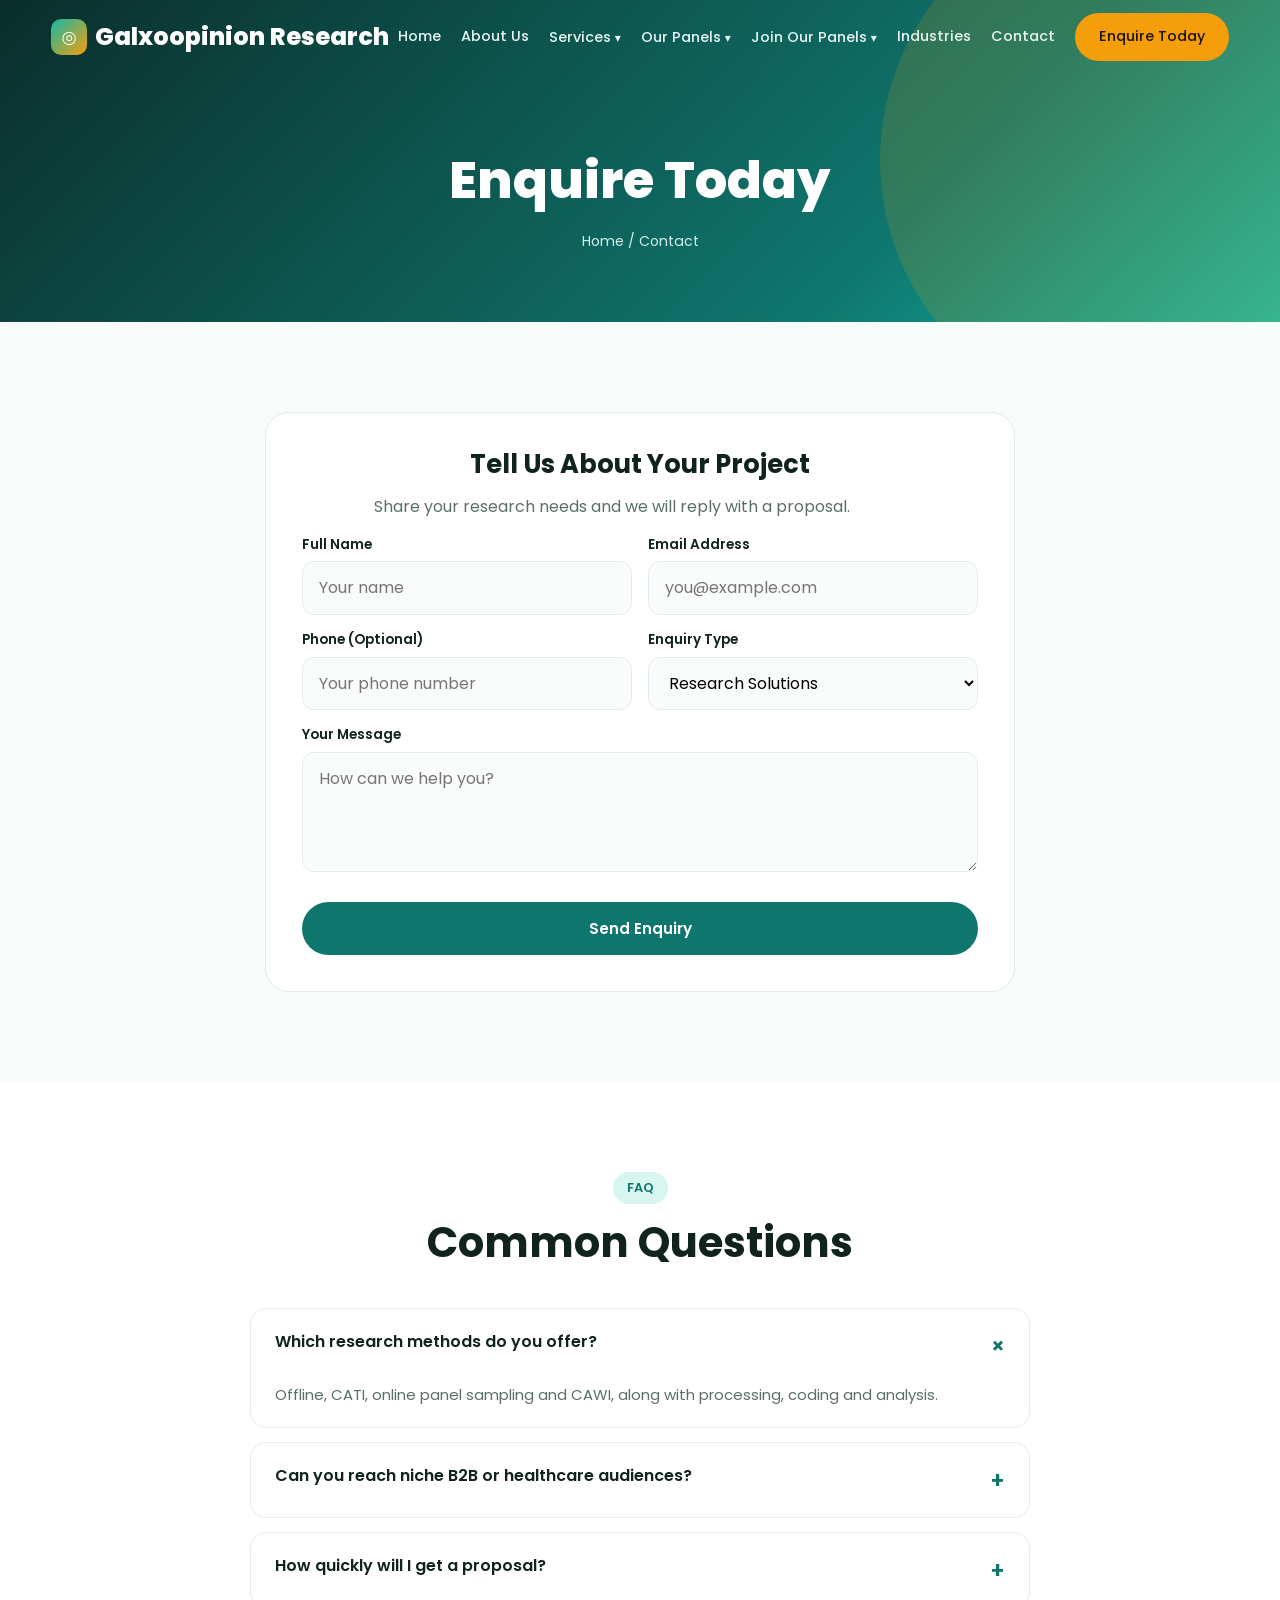
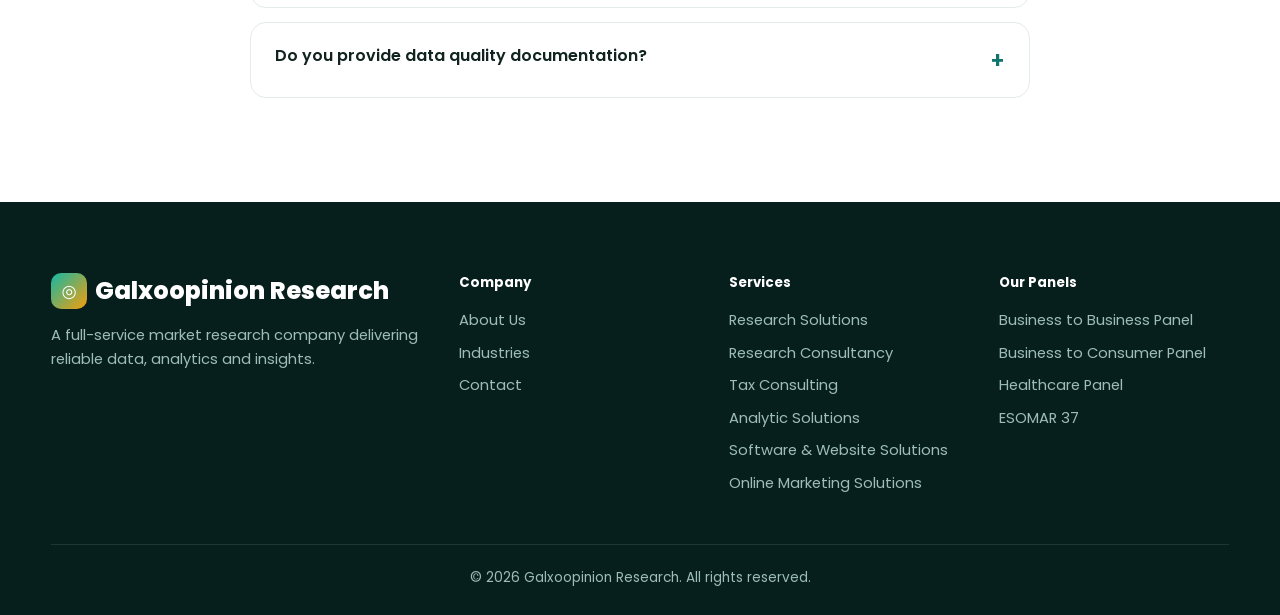
==== contact.html @ c9d511f7 "main" ====
<!DOCTYPE html>
<html lang="en"><head><meta charset="UTF-8"><meta name="viewport" content="width=device-width, initial-scale=1">
<title>Enquire Today | Galxoopinion Research</title>
<meta name="description" content="Contact Era Bureau for market research, consultancy, analytics and panel enquiries.">
<link href="https://fonts.googleapis.com/css2?family=Poppins:wght@400;500;600;700;800&display=swap" rel="stylesheet">
<link rel="stylesheet" href="style.css"></head><body data-page="contact">
<div id="hdr"></div>
<section class="banner"><div class="wrap"><h1>Enquire Today</h1><p class="crumb"><a href="index.html">Home</a> / Contact</p></div></section>
<section><div class="wrap" style="display:flex;justify-content:center">
<form class="form" id="cf" style="width:100%;max-width:750px">
  <h2 style="font-size:1.6rem;text-align:center">Tell Us About Your Project</h2>
  <p class="sub" style="text-align:center">Share your research needs and we will reply with a proposal.</p>
  <div class="row"><div><label for="name">Full Name</label><input id="name" required placeholder="Your name"></div>
  <div><label for="email">Email Address</label><input id="email" type="email" required placeholder="you@example.com"></div></div>
  <div class="row"><div><label for="phone">Phone (Optional)</label><input id="phone" type="tel" placeholder="Your phone number"></div>
  <div><label for="subject">Enquiry Type</label><select id="subject"><option>Research Solutions</option><option>Research Consultancy</option><option>Tax Consulting</option><option>Analytic Solutions</option><option>Software &amp; Website Solutions</option><option>Online Marketing Solutions</option><option>Panel Partnership</option><option>Other</option></select></div></div>
  <label for="message">Your Message</label><textarea id="message" required placeholder="How can we help you?"></textarea>
  <button type="submit" class="btn btn-g">Send Enquiry</button>
</form></div></section>
<section class="alt"><div class="wrap center"><span class="tag">FAQ</span><h2>Common Questions</h2><div class="faq">
  <div class="q open"><button type="button">Which research methods do you offer?</button><div>Offline, CATI, online panel sampling and CAWI, along with processing, coding and analysis.</div></div>
  <div class="q"><button type="button">Can you reach niche B2B or healthcare audiences?</button><div>Yes. Our B2B and healthcare panels support targeting by industry, designation and condition.</div></div>
  <div class="q"><button type="button">How quickly will I get a proposal?</button><div>Send your requirements through this form and our team will respond with a proposal.</div></div>
  <div class="q"><button type="button">Do you provide data quality documentation?</button><div>Yes. We can share our responses to the ESOMAR 37 questions on request.</div></div>
</div></div></section>
<div id="ftr"></div><script src="main.js"></script></body></html>
---- style.css ----
:root{--bg:#f7fbf9;--ink:#10231f;--muted:#5a6f69;--p:#0f766e;--p2:#14b8a6;--dark:#0b2e2a;--a:#f59e0b;--line:#e2ece8}
*{box-sizing:border-box;margin:0;padding:0}
html{scroll-behavior:smooth}
body{font-family:'Poppins',system-ui,sans-serif;background:var(--bg);color:var(--ink);line-height:1.6;overflow-x:hidden}
img{max-width:100%;display:block;background:linear-gradient(135deg,var(--p),var(--p2))}
a{text-decoration:none;color:inherit}
.wrap{width:min(1180px,92%);margin:auto}
section{padding:90px 0}
.alt{background:#fff}
.tag{display:inline-block;background:#d9f5ef;color:var(--p);font-weight:600;font-size:.8rem;padding:6px 14px;border-radius:50px;margin-bottom:14px}
h2{font-size:clamp(1.7rem,4vw,2.6rem);line-height:1.2;font-weight:700;margin-bottom:14px}
.sub{color:var(--muted);max-width:620px}
.center{text-align:center}.center .sub{margin:auto}
.btn{display:inline-block;padding:13px 28px;border-radius:50px;font-weight:600;border:2px solid transparent;transition:.3s;cursor:pointer;font-family:inherit;font-size:.95rem}
.btn-p{background:var(--a);color:#1c1300}
.btn-o{border-color:#fff;color:#fff}
.btn-g{background:var(--p);color:#fff}
/* header */
header{position:fixed;inset:0 0 auto 0;z-index:50;transition:.3s}
header.sc{background:rgba(11,46,42,.96);backdrop-filter:blur(8px);box-shadow:0 4px 20px rgba(0,0,0,.2)}
.nav{display:flex;align-items:center;justify-content:space-between;height:74px}
.logo{font-weight:800;font-size:1.5rem;color:#fff;display:flex;align-items:center;gap:8px}
.logo i{width:36px;height:36px;border-radius:10px;background:linear-gradient(135deg,var(--p2),var(--a));display:grid;place-items:center;font-style:normal;font-size:1.1rem}
.menu{display:flex;gap:26px;align-items:center}
.menu a{color:#e6f5f1;font-weight:500;font-size:.93rem;transition:.2s}

.menu .btn-p{color:#1c1300;padding:10px 22px}
.burger{display:none;background:none;border:0;color:#fff;font-size:1.8rem;cursor:pointer}
.ov,.close{display:none}
/* dropdown */
.dd{position:relative;padding:24px 0}
.dd-t span{font-size:.75rem;display:inline-block;transition:.3s}
.dd-list{position:absolute;top:100%;left:-20px;min-width:270px;background:#fff;border-radius:16px;padding:10px;box-shadow:0 22px 50px rgba(0,0,0,.28);opacity:0;visibility:hidden;transform:translateY(12px);transition:.3s;border-top:3px solid var(--a)}
.dd.r .dd-list{left:auto;right:-20px}
.menu .dd-list a{display:flex;align-items:center;gap:12px;color:var(--ink);padding:11px 14px;border-radius:10px;font-size:.9rem;font-weight:500;white-space:nowrap}
.menu .dd-list a:hover{background:#e8f7f3;color:var(--p)}
.dd-list b{width:26px;height:26px;border-radius:8px;background:var(--p);color:#fff;display:grid;place-items:center;font-size:.8rem;flex:none}
.dd:hover .dd-list,.dd.open .dd-list{opacity:1;visibility:visible;transform:none}
.dd:hover .dd-t,.dd.open .dd-t{color:var(--a)}
.dd:hover .dd-t span,.dd.open .dd-t span{transform:rotate(180deg)}
/* hero + banner */
.hero,.banner{background:linear-gradient(135deg,#0b2e2a 0%,#0f766e 70%,#14b8a6 100%);color:#fff;position:relative;overflow:hidden}
.hero{padding:150px 0 100px}
.hero:before,.banner:before{content:"";position:absolute;width:520px;height:520px;border-radius:50%;background:rgba(245,158,11,.15);right:-120px;top:-100px}
.hero .wrap{display:grid;grid-template-columns:1.1fr .9fr;gap:50px;align-items:center;position:relative}
.hero h1{font-size:clamp(2.1rem,5.5vw,3.6rem);line-height:1.12;font-weight:800;margin-bottom:18px}
.hero h1 span{color:var(--a)}
.hero p{color:#d3efe9;max-width:540px;margin-bottom:30px}
.cta{display:flex;gap:14px;flex-wrap:wrap}
.himg{position:relative}
.himg img{border-radius:26px;height:430px;width:100%;object-fit:cover;box-shadow:0 30px 60px rgba(0,0,0,.35)}
.float{position:absolute;background:#fff;color:var(--ink);padding:12px 18px;border-radius:16px;box-shadow:0 14px 30px rgba(0,0,0,.2);font-size:.85rem;font-weight:600;animation:fl 4s ease-in-out infinite}
.float b{display:block;color:var(--p);font-size:1.2rem}
.f1{left:-24px;bottom:50px}.f2{right:-14px;top:30px;animation-delay:1.5s}
@keyframes fl{50%{transform:translateY(-10px)}}
.banner{padding:140px 0 70px;text-align:center}
.banner h1{font-size:clamp(2rem,5vw,3.2rem);font-weight:800;position:relative}
.banner p{color:#d3efe9;position:relative}
.crumb{font-size:.88rem;color:#bfe6de;margin-top:8px;position:relative}.crumb a:hover{color:var(--a)}
/* stats */
.stats{margin-top:-55px;position:relative;z-index:2;padding:0}
.sg{background:#fff;border-radius:22px;box-shadow:0 20px 50px rgba(15,118,110,.15);display:grid;grid-template-columns:repeat(4,1fr);padding:34px 20px;text-align:center}
.sg h3{font-size:2rem;color:var(--p);font-weight:800}.sg p{color:var(--muted);font-size:.9rem}
/* cards */
.grid3,.grid4{display:grid;gap:26px;margin-top:46px}
.grid3{grid-template-columns:repeat(3,1fr)}.grid4{grid-template-columns:repeat(4,1fr)}
.card{background:#fff;border:1px solid var(--line);border-radius:22px;padding:32px 26px;transition:.3s;position:relative;display:block}
.card:hover{transform:translateY(-8px);box-shadow:0 22px 44px rgba(15,118,110,.14)}
.ic{width:58px;height:58px;border-radius:18px;background:linear-gradient(135deg,#d9f5ef,#fdecc8);display:grid;place-items:center;font-size:1.6rem;margin-bottom:16px}
.card h3{font-size:1.15rem;margin-bottom:8px}.card p{color:var(--muted);font-size:.92rem}
.more{display:inline-block;margin-top:12px;color:var(--p);font-weight:600;font-size:.88rem}
.num{position:absolute;right:22px;top:12px;font-size:3rem;font-weight:800;color:#e6f2ee}
/* split */
.split{display:grid;grid-template-columns:1fr 1fr;gap:60px;align-items:center}
.split.rev>:first-child{order:2}
.split img{border-radius:26px;height:400px;width:100%;object-fit:cover}
.list{list-style:none;margin:20px 0 28px}
.list li{padding-left:34px;position:relative;margin-bottom:11px;color:var(--muted)}
.list li:before{content:"✓";position:absolute;left:0;top:2px;width:22px;height:22px;border-radius:50%;background:var(--p);color:#fff;font-size:.75rem;display:grid;place-items:center}
.svc{padding:60px 0}
/* dark band */
.dark{background:var(--dark);color:#fff}.dark .sub{color:#b5d6cf}.dark .tag{background:rgba(255,255,255,.1);color:var(--a)}
.dark .card{background:rgba(255,255,255,.06);border-color:rgba(255,255,255,.12)}.dark .card p{color:#b5d6cf}.dark .ic{background:rgba(255,255,255,.12)}
.chips{display:flex;flex-wrap:wrap;gap:12px;justify-content:center;margin-top:34px}
.chips span{padding:10px 20px;border:1px solid rgba(255,255,255,.2);border-radius:50px;font-size:.9rem}
/* people */
.person{text-align:center}
.person img{width:130px;height:130px;border-radius:50%;object-fit:cover;margin:0 auto 14px;border:4px solid #d9f5ef}
.person small{color:var(--muted)}
.stars{color:var(--a);letter-spacing:2px;margin-bottom:8px}
/* contact */
.cg{display:grid;grid-template-columns:1.3fr 1fr;gap:40px;align-items:start}
.form{background:#fff;border:1px solid var(--line);border-radius:24px;padding:36px}
.form .row{display:grid;grid-template-columns:1fr 1fr;gap:16px}
.form label{display:block;font-size:.85rem;font-weight:600;margin:14px 0 6px}
.form input,.form select,.form textarea{width:100%;padding:13px 16px;border:1.5px solid var(--line);border-radius:12px;font:inherit;background:#f9fcfb;transition:.2s}
.form input:focus,.form select:focus,.form textarea:focus{outline:0;border-color:var(--p2);background:#fff}
.form textarea{min-height:120px;resize:vertical}.form .btn{margin-top:22px;width:100%}
.info{display:flex;gap:16px;background:#fff;border:1px solid var(--line);border-radius:18px;padding:22px;margin-bottom:16px}
.info .ic{margin:0;flex:none}.info h4{font-size:1rem}.info p{color:var(--muted);font-size:.9rem}
/* faq */
.faq{max-width:780px;margin:40px auto 0;text-align:left}
.q{background:#fff;border:1px solid var(--line);border-radius:16px;margin-bottom:14px;overflow:hidden}
.q button{width:100%;text-align:left;background:none;border:0;padding:20px 24px;font:600 1rem 'Poppins';color:var(--ink);cursor:pointer;display:flex;justify-content:space-between;gap:12px}
.q button:after{content:"+";font-size:1.4rem;color:var(--p);transition:.3s}.q.open button:after{transform:rotate(45deg)}
.q div{max-height:0;overflow:hidden;transition:.35s;padding:0 24px;color:var(--muted);font-size:.93rem}.q.open div{max-height:200px;padding-bottom:20px}
/* cta + footer */
.cta-b{background:linear-gradient(135deg,var(--p),var(--dark));border-radius:30px;padding:64px 30px;text-align:center;color:#fff}
.cta-b p{color:#cfeee8;margin:0 auto 26px;max-width:520px}
footer{background:#071f1c;color:#9dbdb6;padding:70px 0 26px}
.fg{display:grid;grid-template-columns:1.6fr 1fr 1fr 1fr;gap:40px}
footer h5{color:#fff;margin-bottom:16px}
footer a{display:block;margin-bottom:9px;font-size:.92rem;transition:.2s}footer a:hover{color:var(--a)}
.copy{border-top:1px solid rgba(255,255,255,.1);margin-top:40px;padding-top:22px;text-align:center;font-size:.85rem}
/* responsive */
@media(max-width:992px){
 .hero .wrap,.split,.cg{grid-template-columns:1fr}.split.rev>:first-child{order:0}
 .himg{max-width:520px}.f1{left:10px}.f2{right:10px}
 .grid3{grid-template-columns:1fr 1fr}.grid4{grid-template-columns:1fr 1fr}
 .sg{grid-template-columns:1fr 1fr;gap:24px}.fg{grid-template-columns:1fr 1fr}
}
@media(max-width:768px){
 section{padding:64px 0}
 .burger{display:block}
 header.sc{backdrop-filter:none}
 .ov{position:fixed;inset:0;background:rgba(5,20,18,.6);backdrop-filter:blur(3px);opacity:0;visibility:hidden;transition:.4s;z-index:49;display:block}
 .ov.show{opacity:1;visibility:visible}
 .menu{position:fixed;top:0;right:0;height:100vh;height:100dvh;width:min(330px,84%);background:linear-gradient(170deg,#0b2e2a,#0f766e);flex-direction:column;align-items:stretch;gap:0;padding:84px 26px 30px;transform:translateX(105%);transition:transform .45s cubic-bezier(.77,0,.18,1);box-shadow:-20px 0 50px rgba(0,0,0,.35);overflow-y:auto;border-radius:26px 0 0 26px}
 .menu.show{transform:none}
 .menu>a:not(.btn),.dd-t{display:flex;justify-content:space-between;align-items:center;padding:15px 4px;font-size:1.02rem;border-bottom:1px solid rgba(255,255,255,.12)}
 .menu>a,.dd{opacity:0;transform:translateX(24px);transition:.4s}
 .menu.show>a,.menu.show>.dd{opacity:1;transform:none}
 .menu.show>*:nth-child(3){transition-delay:.15s}.menu.show>*:nth-child(4){transition-delay:.2s}.menu.show>*:nth-child(5){transition-delay:.25s}.menu.show>*:nth-child(6){transition-delay:.3s}.menu.show>*:nth-child(7){transition-delay:.35s}.menu.show>*:nth-child(8){transition-delay:.4s}
 .menu .btn{margin-top:26px;text-align:center}
 .close{display:grid;position:absolute;top:20px;right:20px;width:42px;height:42px;border-radius:50%;border:0;background:rgba(255,255,255,.14);color:#fff;font-size:1.2rem;cursor:pointer;place-items:center}
 .dd{padding:0;width:100%}
 .dd-list{position:static;min-width:0;display:none;opacity:1;visibility:visible;transform:none;margin:10px 0 4px}
 .dd.open .dd-list{display:block}.menu .dd-list a{white-space:normal;text-align:left}
}
@media(max-width:600px){
 .grid3,.grid4,.fg,.form .row{grid-template-columns:1fr}
 .hero{padding:120px 0 90px}.himg img,.split img{height:290px}
 .float{font-size:.75rem;padding:8px 12px}.form{padding:24px}
}



.ic {
  display: flex;
  justify-content: center;
  align-items: center;
  margin: 0 auto 15px;
  font-size: 32px;
}

/* ===== Testimonials slider ===== */
.tm-viewport{overflow:hidden;margin-top:46px;touch-action:pan-y}
.tm-track{display:flex;transition:transform .6s cubic-bezier(.4,0,.2,1)}
.tm-slide{flex:0 0 calc(100% / 3);padding:10px 13px 24px}
.tm-card{background:#fff;border:1px solid var(--line);border-radius:22px;padding:32px 26px;height:100%;text-align:left;display:flex;flex-direction:column;position:relative;transition:.3s;box-shadow:0 8px 24px rgba(15,118,110,.07)}
.tm-card:before{content:"\201C";position:absolute;right:22px;top:6px;font-size:5rem;line-height:1;font-weight:800;color:#e6f2ee}
.tm-card .stars{position:relative}
.tm-card p{color:var(--muted);font-size:.95rem;margin-bottom:24px;flex:1;position:relative}
.tm-user{display:flex;align-items:center;gap:14px;border-top:1px solid var(--line);padding-top:18px}
.tm-user img{width:56px;height:56px;border-radius:50%;object-fit:cover;border:3px solid #d9f5ef;flex:none}
.tm-user h4{font-size:1rem;line-height:1.3}
.tm-user small{color:var(--muted);font-size:.82rem}
.tm-dots{display:flex;justify-content:center;gap:10px;margin-top:6px}
.tm-dots button{width:11px;height:11px;border-radius:50%;border:0;background:#cfe3de;cursor:pointer;transition:.3s;padding:0}
.tm-dots button.on{background:var(--p);width:30px;border-radius:10px}

@media(max-width:992px){.tm-slide{flex-basis:50%}}
@media(max-width:600px){
  .tm-slide{flex-basis:100%;padding:10px 6px 24px}
  .tm-card{padding:26px 22px}
}
/* ===== Hero background slider ===== */
.hero-slider{padding:0;min-height:640px;display:flex}
.hero-slider:before{display:none}
.hero-slider .slides{position:absolute;inset:0}
.slide{position:absolute;inset:0;display:flex;align-items:center;background-size:cover;background-position:center;opacity:0;visibility:hidden;transition:opacity 1s ease,visibility 1s;transform:scale(1.06)}
.slide:after{content:"";position:absolute;inset:0;background:linear-gradient(90deg,rgba(11,46,42,.92) 0%,rgba(11,46,42,.7) 50%,rgba(15,118,110,.35) 100%)}
.slide.active{opacity:1;visibility:visible;transform:scale(1);transition:opacity 1s ease,visibility 1s,transform 6s ease-out}
.hero-slider .slide-content{position:relative;z-index:2;display:block;padding-top:90px}
.slide-content>*{opacity:0;transform:translateY(24px);transition:.7s}
.slide.active .slide-content>*{opacity:1;transform:none}
.slide.active .slide-content>:nth-child(2){transition-delay:.2s}
.slide.active .slide-content>:nth-child(3){transition-delay:.35s}
.slide.active .slide-content>:nth-child(4){transition-delay:.5s}
.slide-content h1{font-size:clamp(2.1rem,5.5vw,3.6rem);line-height:1.12;font-weight:800;margin-bottom:18px;max-width:700px}
.slide-content h1 span{color:var(--a)}
.slide-content p{color:#d3efe9;max-width:540px;margin-bottom:30px}
.sl-arrow{position:absolute;top:50%;z-index:5;width:46px;height:46px;border-radius:50%;border:0;background:rgba(255,255,255,.15);color:#fff;font-size:1.8rem;line-height:1;cursor:pointer;transition:.3s;backdrop-filter:blur(4px)}
.sl-arrow:hover{background:var(--a);color:#1c1300}
.sl-arrow.prev{left:18px}.sl-arrow.next{right:18px}
.sl-dots{position:absolute;bottom:80px;left:0;right:0;display:flex;justify-content:center;gap:10px;z-index:5}
.sl-dots button{width:11px;height:11px;border-radius:50%;border:0;background:rgba(255,255,255,.4);cursor:pointer;transition:.3s}
.sl-dots button.on{background:var(--a);width:30px;border-radius:10px}
@media(max-width:600px){.hero-slider{min-height:600px}.sl-arrow{display:none}.slide:after{background:rgba(11,46,42,.82)}}




/* ===== Recent activity popup ===== */
.ra-toast{position:fixed;left:20px;bottom:20px;z-index:60;display:flex;align-items:center;gap:12px;width:min(340px,calc(100% - 40px));background:#fff;border:1px solid var(--line);border-left:4px solid var(--p2);border-radius:16px;padding:12px 38px 12px 12px;box-shadow:0 16px 40px rgba(11,46,42,.22);transform:translateX(-130%);opacity:0;visibility:hidden;transition:transform .5s cubic-bezier(.4,0,.2,1),opacity .5s,visibility .5s}
.ra-toast.show{transform:none;opacity:1;visibility:visible}
.ra-toast img{width:46px;height:46px;border-radius:50%;object-fit:cover;border:2px solid #d9f5ef;flex:none}
.ra-body{font-size:.82rem;line-height:1.4;color:var(--muted)}
.ra-body strong{color:var(--ink);font-weight:600}
.ra-body b{color:var(--p);font-weight:700}
.ra-body small{display:flex;align-items:center;gap:6px;margin-top:3px;font-size:.72rem;color:#8aa09a}
.ra-body small:before{content:"";width:7px;height:7px;border-radius:50%;background:#22c55e;flex:none}
.ra-close{position:absolute;top:6px;right:8px;width:24px;height:24px;border:0;background:none;color:#8aa09a;font-size:.9rem;cursor:pointer;border-radius:50%;transition:.2s}
.ra-close:hover{background:#eef5f2;color:var(--ink)}
@media(max-width:600px){
  .ra-toast{left:12px;bottom:12px;width:calc(100% - 24px);padding:10px 34px 10px 10px}
  .ra-toast img{width:40px;height:40px}
}

.counter{font-variant-numeric:tabular-nums}


/* ===== 3 industry cards (always centered) ===== */
.ind-3{display:flex;flex-wrap:wrap;justify-content:center;gap:26px;margin-top:46px}
.ind-3 .card{flex:0 1 calc((100% - 52px)/3);text-align:center}
@media(max-width:992px){.ind-3 .card{flex-basis:calc((100% - 26px)/2)}}
@media(max-width:600px){.ind-3 .card{flex-basis:100%}}
/* ===== Research-site additions ===== */
@media(min-width:769px){.menu{gap:20px}.menu a{font-size:.9rem}}
@media(max-width:768px){.menu.show>*:nth-child(9){transition-delay:.45s}}
.menu a.btn.btn-p,.menu a.btn.btn-p:hover,.menu a.btn.btn-p.act{background:var(--a);color:#1c1300}
.dd-list a[data-nl]{cursor:default}



/* ===== Panel detail pages ===== */
.pd{max-width:1100px}
.pd-head{display:flex;justify-content:space-between;align-items:center;gap:20px;flex-wrap:wrap;margin-bottom:22px}
.pd-head h2{margin:0}
.pd-p{color:var(--muted);margin-bottom:12px}
.pd-grid{display:grid;grid-template-columns:1fr 1fr;gap:26px;margin-top:34px}
.pd-box{background:#fff;border:1px solid var(--line);border-radius:18px;padding:28px 26px;box-shadow:0 8px 24px rgba(15,118,110,.07)}
.pd-box h3,.pd-sec h3{font-size:1.15rem;margin-bottom:10px}
.pd-box p,.pd-sec p{color:var(--muted);font-size:.93rem;margin-bottom:10px}
.pd ul{list-style:none;margin:6px 0 12px}
.pd ul li{position:relative;padding-left:16px;color:var(--muted);font-size:.92rem;margin-bottom:5px}
.pd ul li:before{content:"";position:absolute;left:0;top:.65em;width:6px;height:6px;border-radius:50%;background:var(--p2)}
.pd ul.ticks{columns:2;column-gap:20px}
.pd ul.ticks li{padding-left:26px;break-inside:avoid}
.pd ul.ticks li:before{content:"✓";width:18px;height:18px;top:2px;background:var(--p);color:#fff;font-size:.65rem;display:grid;place-items:center}
.pd-sec{margin-top:34px}
@media(max-width:768px){.pd-grid{grid-template-columns:1fr}.pd ul.ticks{columns:1}}
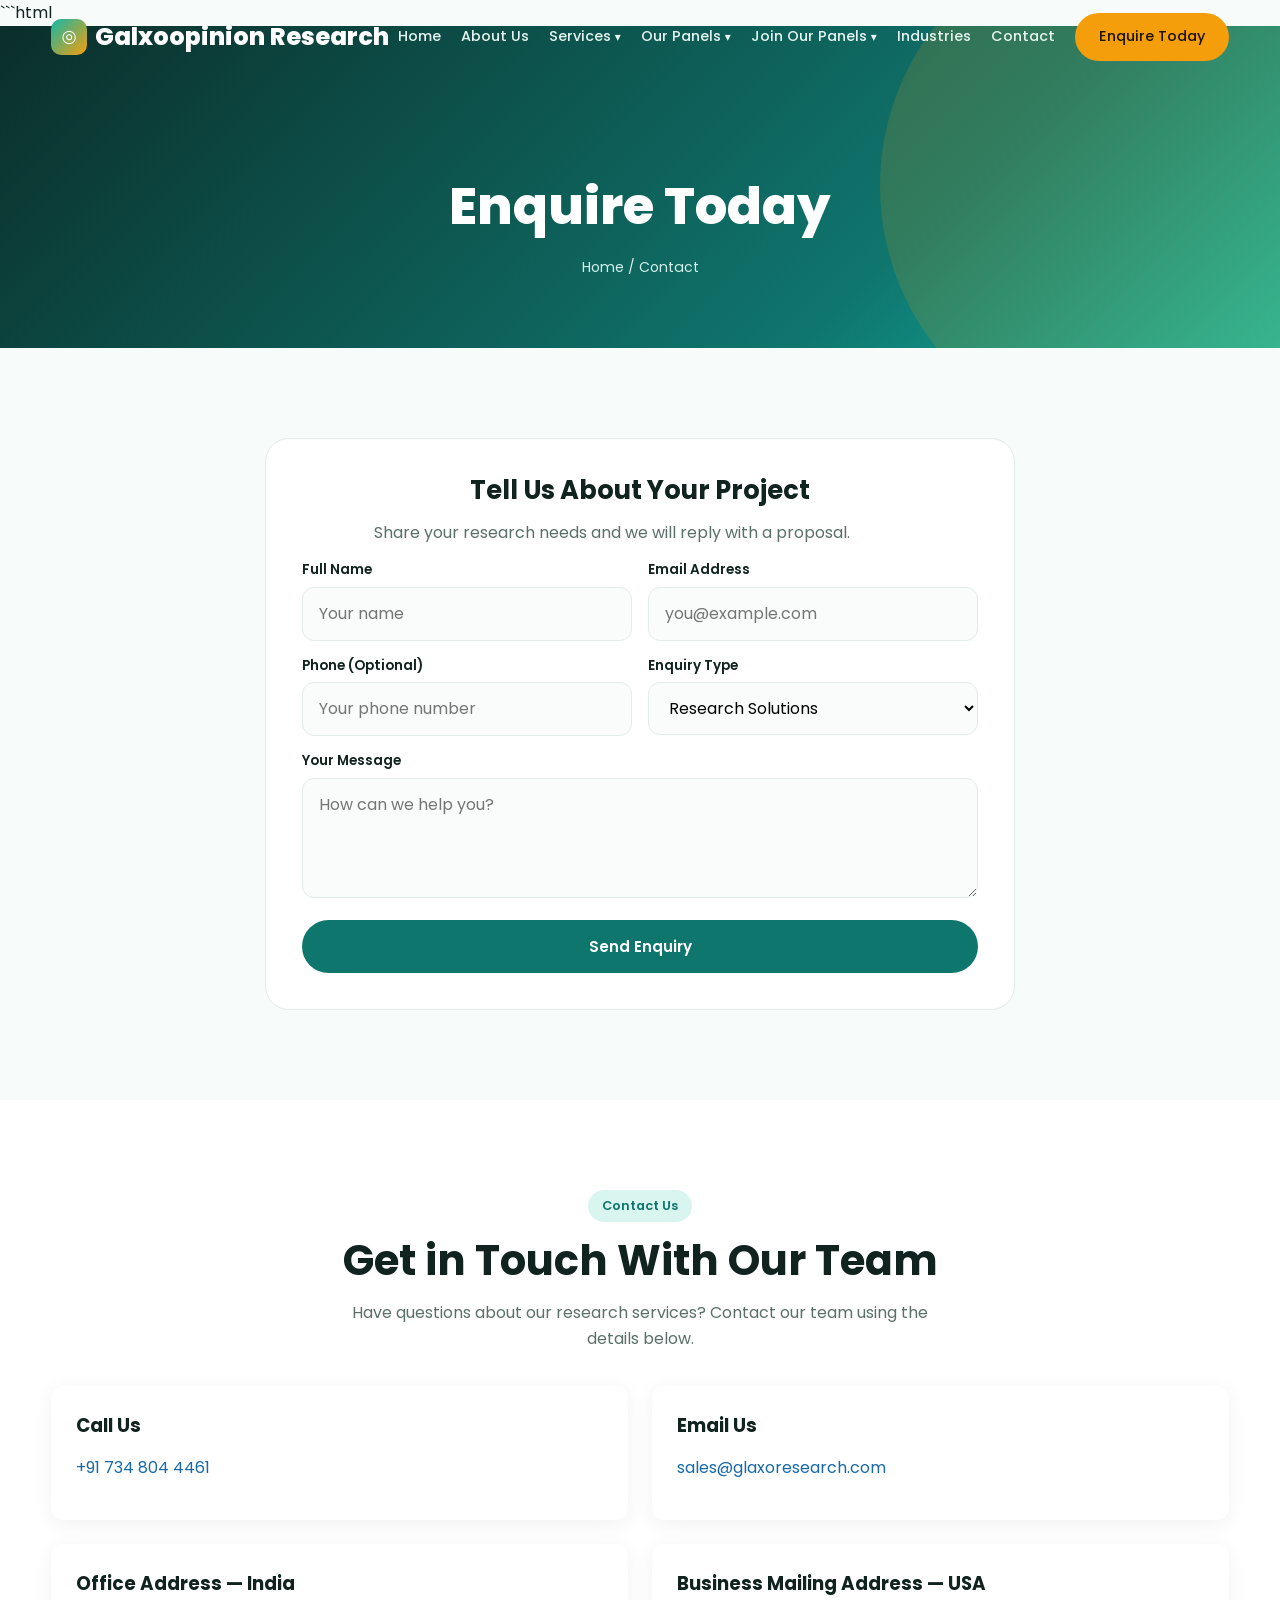
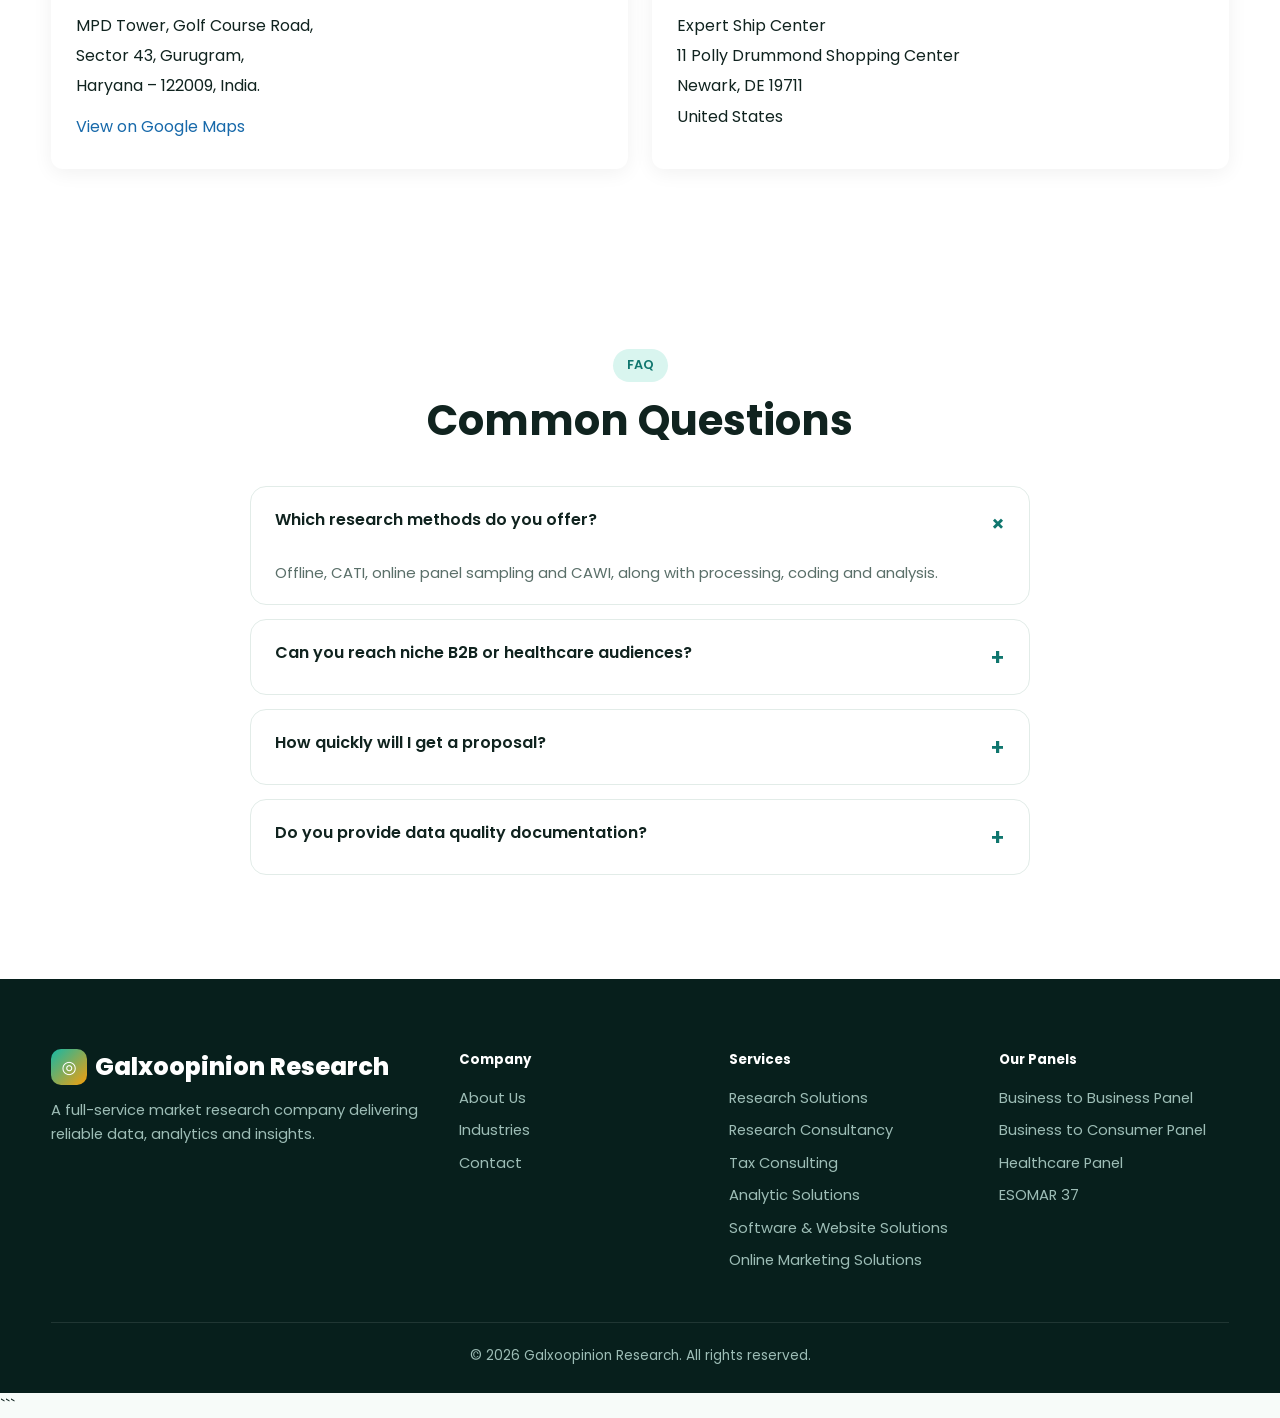
==== commit cbaec6ca: "fhs" ====
--- a/contact.html
+++ b/contact.html
@@ -1,26 +1,282 @@
+```html
 <!DOCTYPE html>
-<html lang="en"><head><meta charset="UTF-8"><meta name="viewport" content="width=device-width, initial-scale=1">
-<title>Enquire Today | Galxoopinion Research</title>
-<meta name="description" content="Contact Era Bureau for market research, consultancy, analytics and panel enquiries.">
-<link href="https://fonts.googleapis.com/css2?family=Poppins:wght@400;500;600;700;800&display=swap" rel="stylesheet">
-<link rel="stylesheet" href="style.css"></head><body data-page="contact">
-<div id="hdr"></div>
-<section class="banner"><div class="wrap"><h1>Enquire Today</h1><p class="crumb"><a href="index.html">Home</a> / Contact</p></div></section>
-<section><div class="wrap" style="display:flex;justify-content:center">
-<form class="form" id="cf" style="width:100%;max-width:750px">
-  <h2 style="font-size:1.6rem;text-align:center">Tell Us About Your Project</h2>
-  <p class="sub" style="text-align:center">Share your research needs and we will reply with a proposal.</p>
-  <div class="row"><div><label for="name">Full Name</label><input id="name" required placeholder="Your name"></div>
-  <div><label for="email">Email Address</label><input id="email" type="email" required placeholder="you@example.com"></div></div>
-  <div class="row"><div><label for="phone">Phone (Optional)</label><input id="phone" type="tel" placeholder="Your phone number"></div>
-  <div><label for="subject">Enquiry Type</label><select id="subject"><option>Research Solutions</option><option>Research Consultancy</option><option>Tax Consulting</option><option>Analytic Solutions</option><option>Software &amp; Website Solutions</option><option>Online Marketing Solutions</option><option>Panel Partnership</option><option>Other</option></select></div></div>
-  <label for="message">Your Message</label><textarea id="message" required placeholder="How can we help you?"></textarea>
-  <button type="submit" class="btn btn-g">Send Enquiry</button>
-</form></div></section>
-<section class="alt"><div class="wrap center"><span class="tag">FAQ</span><h2>Common Questions</h2><div class="faq">
-  <div class="q open"><button type="button">Which research methods do you offer?</button><div>Offline, CATI, online panel sampling and CAWI, along with processing, coding and analysis.</div></div>
-  <div class="q"><button type="button">Can you reach niche B2B or healthcare audiences?</button><div>Yes. Our B2B and healthcare panels support targeting by industry, designation and condition.</div></div>
-  <div class="q"><button type="button">How quickly will I get a proposal?</button><div>Send your requirements through this form and our team will respond with a proposal.</div></div>
-  <div class="q"><button type="button">Do you provide data quality documentation?</button><div>Yes. We can share our responses to the ESOMAR 37 questions on request.</div></div>
-</div></div></section>
-<div id="ftr"></div><script src="main.js"></script></body></html>
+<html lang="en">
+<head>
+    <meta charset="UTF-8">
+    <meta name="viewport" content="width=device-width, initial-scale=1">
+
+    <title>Enquire Today | Glaxo Research</title>
+
+    <meta name="description" content="Contact Glaxo Research for market research, consultancy, analytics, software and panel enquiries.">
+
+    <link href="https://fonts.googleapis.com/css2?family=Poppins:wght@400;500;600;700;800&display=swap" rel="stylesheet">
+    <link rel="stylesheet" href="style.css">
+</head>
+
+<body data-page="contact">
+
+    <!-- Header -->
+    <div id="hdr"></div>
+
+    <!-- Page Banner -->
+    <section class="banner">
+        <div class="wrap">
+            <h1>Enquire Today</h1>
+            <p class="crumb">
+                <a href="index.html">Home</a> / Contact
+            </p>
+        </div>
+    </section>
+
+    <!-- Contact Form -->
+    <section>
+        <div class="wrap" style="display:flex;justify-content:center">
+
+            <form class="form" id="cf" style="width:100%;max-width:750px">
+
+                <h2 style="font-size:1.6rem;text-align:center">
+                    Tell Us About Your Project
+                </h2>
+
+                <p class="sub" style="text-align:center">
+                    Share your research needs and we will reply with a proposal.
+                </p>
+
+                <div class="row">
+                    <div>
+                        <label for="name">Full Name</label>
+                        <input
+                            id="name"
+                            name="name"
+                            type="text"
+                            required
+                            placeholder="Your name">
+                    </div>
+
+                    <div>
+                        <label for="email">Email Address</label>
+                        <input
+                            id="email"
+                            name="email"
+                            type="email"
+                            required
+                            placeholder="you@example.com">
+                    </div>
+                </div>
+
+                <div class="row">
+                    <div>
+                        <label for="phone">Phone (Optional)</label>
+                        <input
+                            id="phone"
+                            name="phone"
+                            type="tel"
+                            placeholder="Your phone number">
+                    </div>
+
+                    <div>
+                        <label for="subject">Enquiry Type</label>
+                        <select id="subject" name="subject">
+                            <option>Research Solutions</option>
+                            <option>Research Consultancy</option>
+                            <option>Tax Consulting</option>
+                            <option>Analytic Solutions</option>
+                            <option>Software &amp; Website Solutions</option>
+                            <option>Online Marketing Solutions</option>
+                            <option>Panel Partnership</option>
+                            <option>Other</option>
+                        </select>
+                    </div>
+                </div>
+
+                <label for="message">Your Message</label>
+                <textarea
+                    id="message"
+                    name="message"
+                    required
+                    placeholder="How can we help you?"></textarea>
+
+                <button type="submit" class="btn btn-g">
+                    Send Enquiry
+                </button>
+
+            </form>
+        </div>
+    </section>
+
+    <!-- Contact Information -->
+    <section class="alt">
+        <div class="wrap center">
+
+            <span class="tag">Contact Us</span>
+            <h2>Get in Touch With Our Team</h2>
+
+            <p class="sub">
+                Have questions about our research services?
+                Contact our team using the details below.
+            </p>
+
+            <div class="contact-grid">
+
+                <!-- Phone -->
+                <div class="contact-card">
+                    <h3>Call Us</h3>
+                    <p>
+                        <a href="tel:+917348044461">
+                            +91 734 804 4461
+                        </a>
+                    </p>
+                </div>
+
+                <!-- Email -->
+                <div class="contact-card">
+                    <h3>Email Us</h3>
+                    <p>
+                        <a href="mailto:sales@glaxoresearch.com">
+                            sales@glaxoresearch.com
+                        </a>
+                    </p>
+                </div>
+
+                <!-- India Office -->
+                <div class="contact-card">
+                    <h3>Office Address — India</h3>
+                    <p>
+                        MPD Tower, Golf Course Road,<br>
+                        Sector 43, Gurugram,<br>
+                        Haryana – 122009, India.
+                    </p>
+                    <a
+                        href="https://www.google.com/maps/search/?api=1&query=MPD+Tower+Golf+Course+Road+Sector+43+Gurugram+Haryana+122009+India"
+                        target="_blank"
+                        rel="noopener noreferrer">
+                        View on Google Maps
+                    </a>
+                </div>
+
+                <!-- US Mailing Address -->
+                <div class="contact-card">
+                    <h3>Business Mailing Address — USA</h3>
+                    <p>
+                        Expert Ship Center<br>
+                        11 Polly Drummond Shopping Center<br>
+                        Newark, DE 19711<br>
+                        United States
+                    </p>
+                </div>
+
+            </div>
+        </div>
+    </section>
+
+    <!-- FAQ -->
+    <section class="alt">
+        <div class="wrap center">
+
+            <span class="tag">FAQ</span>
+            <h2>Common Questions</h2>
+
+            <div class="faq">
+
+                <div class="q open">
+                    <button type="button">
+                        Which research methods do you offer?
+                    </button>
+                    <div>
+                        Offline, CATI, online panel sampling and CAWI,
+                        along with processing, coding and analysis.
+                    </div>
+                </div>
+
+                <div class="q">
+                    <button type="button">
+                        Can you reach niche B2B or healthcare audiences?
+                    </button>
+                    <div>
+                        Yes. Our B2B and healthcare panels support
+                        targeting by industry, designation and condition.
+                    </div>
+                </div>
+
+                <div class="q">
+                    <button type="button">
+                        How quickly will I get a proposal?
+                    </button>
+                    <div>
+                        Send your requirements through this form and
+                        our team will respond with a proposal.
+                    </div>
+                </div>
+
+                <div class="q">
+                    <button type="button">
+                        Do you provide data quality documentation?
+                    </button>
+                    <div>
+                        Yes. We can share our responses to the
+                        ESOMAR 37 questions on request.
+                    </div>
+                </div>
+
+            </div>
+        </div>
+    </section>
+
+    <!-- Footer -->
+    <div id="ftr"></div>
+
+    <script src="main.js"></script>
+
+    <!-- Contact Cards Styling -->
+    <style>
+        .contact-grid {
+            display: grid;
+            grid-template-columns: repeat(2, minmax(0, 1fr));
+            gap: 24px;
+            margin-top: 35px;
+            text-align: left;
+        }
+
+        .contact-card {
+            padding: 25px;
+            background: #ffffff;
+            border-radius: 12px;
+            box-shadow: 0 4px 20px rgba(0, 0, 0, 0.06);
+            overflow-wrap: anywhere;
+        }
+
+        .contact-card h3 {
+            margin-top: 0;
+            margin-bottom: 12px;
+            font-size: 1.15rem;
+        }
+
+        .contact-card p {
+            line-height: 1.9;
+            margin-bottom: 12px;
+        }
+
+        .contact-card a {
+            color: #1769aa;
+            text-decoration: none;
+        }
+
+        .contact-card a:hover {
+            text-decoration: underline;
+        }
+
+        @media (max-width: 600px) {
+            .contact-grid {
+                grid-template-columns: 1fr;
+                gap: 18px;
+            }
+
+            .contact-card {
+                padding: 20px;
+            }
+        }
+    </style>
+
+</body>
+</html>
+```
--- a/style.css
+++ b/style.css
@@ -250,3 +250,16 @@
 .pd ul.ticks li:before{content:"✓";width:18px;height:18px;top:2px;background:var(--p);color:#fff;font-size:.65rem;display:grid;place-items:center}
 .pd-sec{margin-top:34px}
 @media(max-width:768px){.pd-grid{grid-template-columns:1fr}.pd ul.ticks{columns:1}}
+
+/* ===== Logo text:ss never wrap, scale down on smaller screens ===== */
+.logo{white-space:nowrap;flex-shrink:0;line-height:1}
+.logo i{flex-shrink:0}
+@media(max-width:1200px){.logo{font-size:1.4rem}.logo i{width:34px;height:34px;font-size:1.05rem}}
+@media(max-width:992px){
+ .logo{font-size:1.25rem;gap:7px}.logo i{width:32px;height:32px;font-size:1rem;border-radius:9px}
+ .menu{gap:12px}.menu a{font-size:.8rem}
+}
+@media(max-width:768px){.logo{font-size:1.2rem}.nav{gap:10px}}
+@media(max-width:600px){.logo{font-size:1.1rem;gap:7px}.logo i{width:30px;height:30px;font-size:.95rem}}
+@media(max-width:420px){.logo{font-size:.95rem;gap:6px}.logo i{width:26px;height:26px;font-size:.85rem}.burger{font-size:1.6rem}}
+@media(max-width:340px){.logo{font-size:.82rem}.logo i{width:24px;height:24px}}
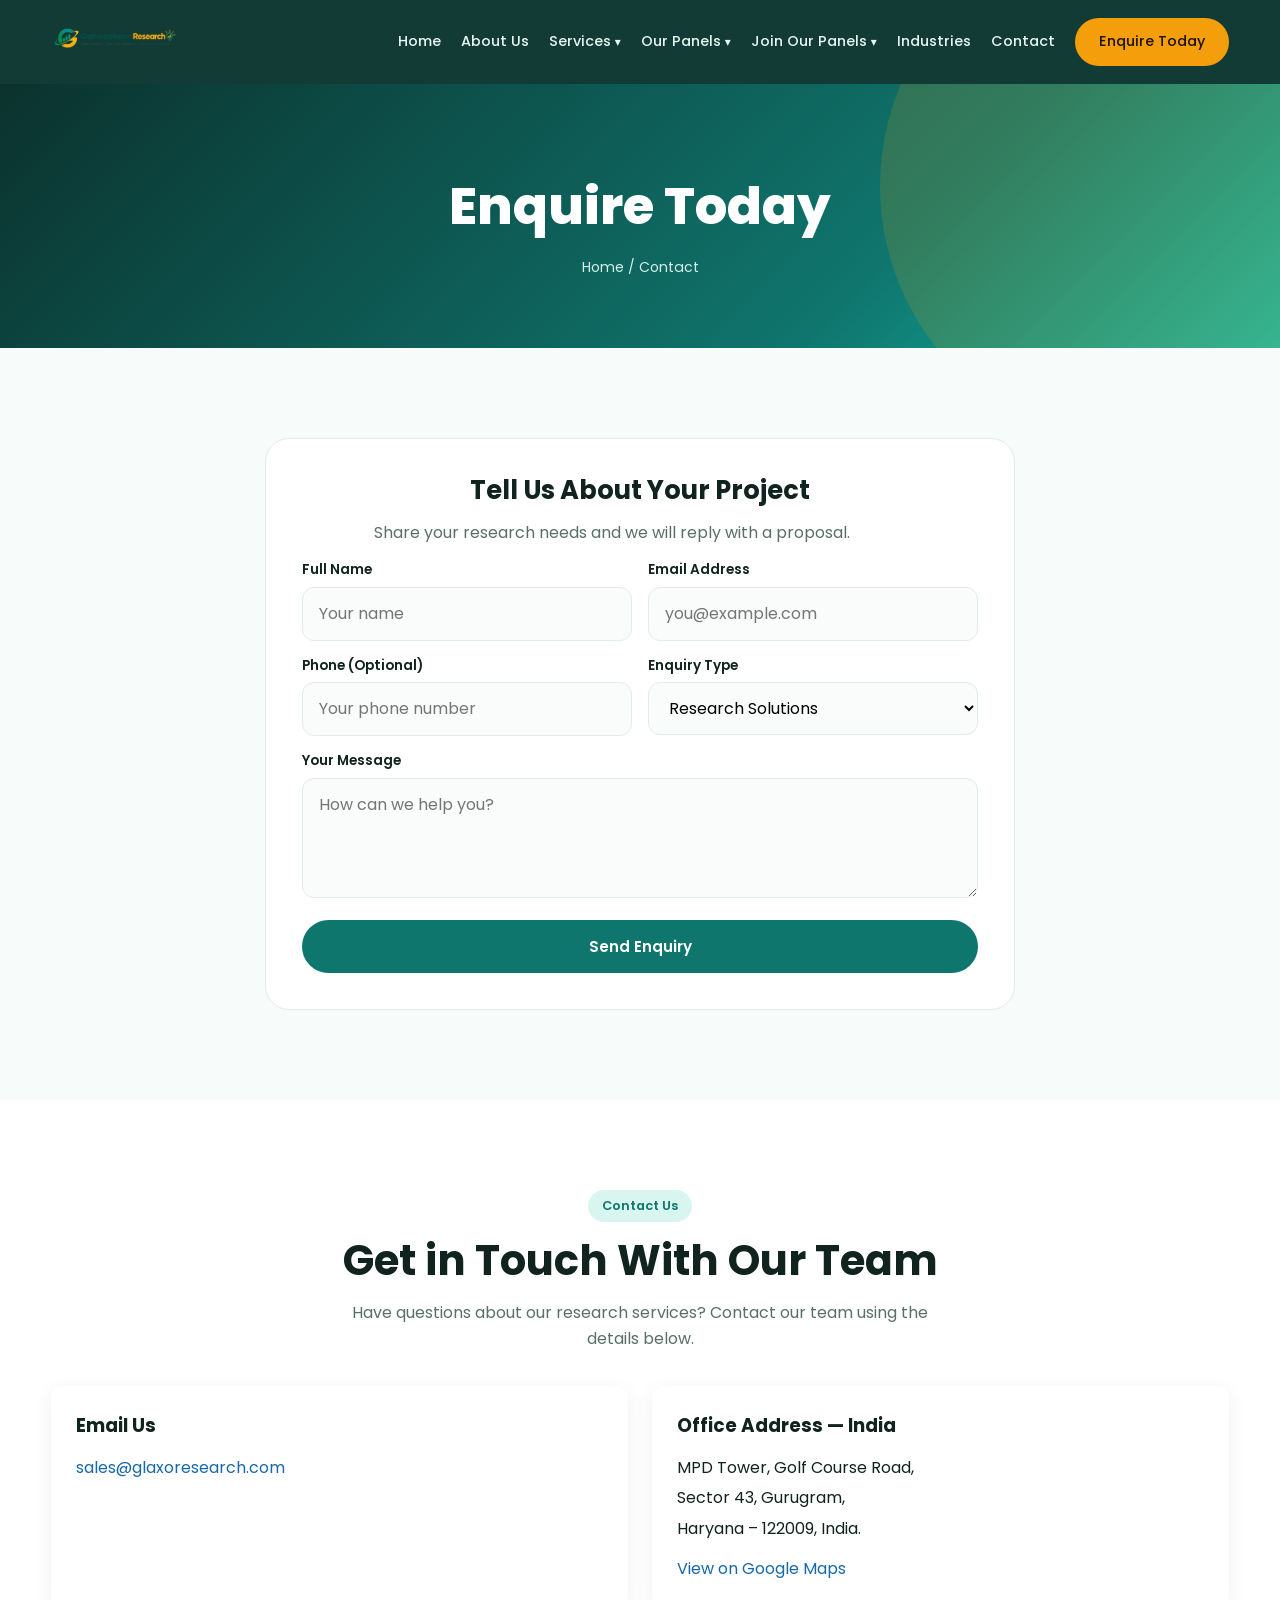
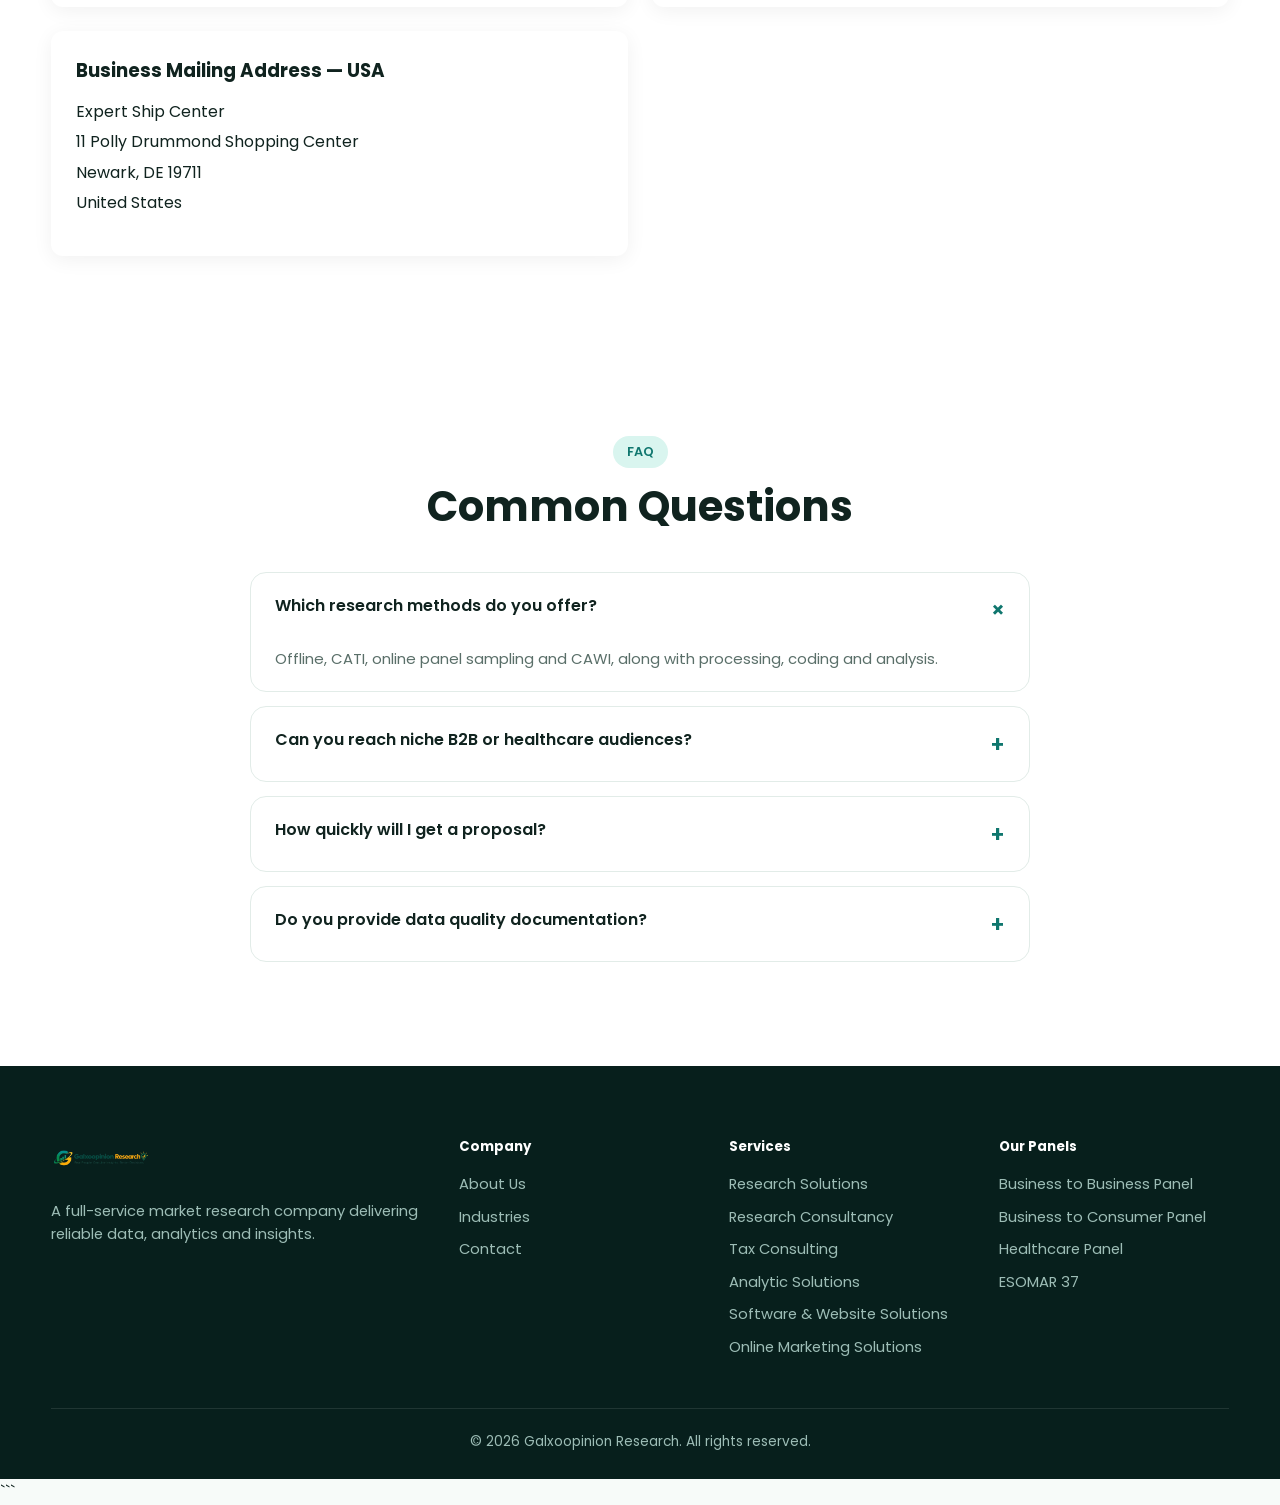
==== commit 479f354b: "aaa" ====
--- a/contact.html
+++ b/contact.html
@@ -118,15 +118,7 @@
 
             <div class="contact-grid">
 
-                <!-- Phone -->
-                <div class="contact-card">
-                    <h3>Call Us</h3>
-                    <p>
-                        <a href="tel:+917348044461">
-                            +91 734 804 4461
-                        </a>
-                    </p>
-                </div>
+              
 
                 <!-- Email -->
                 <div class="contact-card">
@@ -163,6 +155,7 @@
                         Newark, DE 19711<br>
                         United States
                     </p>
+                    <!-- hhs -->
                 </div>
 
             </div>
--- a/style.css
+++ b/style.css
@@ -2,7 +2,10 @@
 *{box-sizing:border-box;margin:0;padding:0}
 html{scroll-behavior:smooth}
 body{font-family:'Poppins',system-ui,sans-serif;background:var(--bg);color:var(--ink);line-height:1.6;overflow-x:hidden}
-img{max-width:100%;display:block;background:linear-gradient(135deg,var(--p),var(--p2))}
+/* FIX: no global gradient on every image (it showed through the transparent logo) */
+img{max-width:100%;display:block}
+/* gradient placeholder only for content photos */
+.split img,.himg img,.person img,.tm-user img,.ra-toast img{background:linear-gradient(135deg,var(--p),var(--p2))}
 a{text-decoration:none;color:inherit}
 .wrap{width:min(1180px,92%);margin:auto}
 section{padding:90px 0}
@@ -15,20 +18,22 @@
 .btn-p{background:var(--a);color:#1c1300}
 .btn-o{border-color:#fff;color:#fff}
 .btn-g{background:var(--p);color:#fff}
-/* header */
-header{position:fixed;inset:0 0 auto 0;z-index:50;transition:.3s}
+
+/* ===== Header ===== */
+header{position:fixed;inset:0 0 auto 0;z-index:50;transition:.3s;background:#123b35}
 header.sc{background:rgba(11,46,42,.96);backdrop-filter:blur(8px);box-shadow:0 4px 20px rgba(0,0,0,.2)}
-.nav{display:flex;align-items:center;justify-content:space-between;height:74px}
-.logo{font-weight:800;font-size:1.5rem;color:#fff;display:flex;align-items:center;gap:8px}
-.logo i{width:36px;height:36px;border-radius:10px;background:linear-gradient(135deg,var(--p2),var(--a));display:grid;place-items:center;font-style:normal;font-size:1.1rem}
+.nav{display:flex;align-items:center;justify-content:space-between;height:84px;gap:10px}
+.logo{display:flex;align-items:center;flex-shrink:0;white-space:nowrap;line-height:1}
+.logo-img{display:block;height:64px;width:auto;max-width:260px;object-fit:contain;background:none}
+footer .logo-img{height:50px;max-width:220px}
 .menu{display:flex;gap:26px;align-items:center}
 .menu a{color:#e6f5f1;font-weight:500;font-size:.93rem;transition:.2s}
-
 .menu .btn-p{color:#1c1300;padding:10px 22px}
 .burger{display:none;background:none;border:0;color:#fff;font-size:1.8rem;cursor:pointer}
 .ov,.close{display:none}
+
 /* dropdown */
-.dd{position:relative;padding:24px 0}
+.dd{position:relative;padding:30px 0}
 .dd-t span{font-size:.75rem;display:inline-block;transition:.3s}
 .dd-list{position:absolute;top:100%;left:-20px;min-width:270px;background:#fff;border-radius:16px;padding:10px;box-shadow:0 22px 50px rgba(0,0,0,.28);opacity:0;visibility:hidden;transform:translateY(12px);transition:.3s;border-top:3px solid var(--a)}
 .dd.r .dd-list{left:auto;right:-20px}
@@ -38,7 +43,8 @@
 .dd:hover .dd-list,.dd.open .dd-list{opacity:1;visibility:visible;transform:none}
 .dd:hover .dd-t,.dd.open .dd-t{color:var(--a)}
 .dd:hover .dd-t span,.dd.open .dd-t span{transform:rotate(180deg)}
-/* hero + banner */
+
+/* ===== Hero + banner ===== */
 .hero,.banner{background:linear-gradient(135deg,#0b2e2a 0%,#0f766e 70%,#14b8a6 100%);color:#fff;position:relative;overflow:hidden}
 .hero{padding:150px 0 100px}
 .hero:before,.banner:before{content:"";position:absolute;width:520px;height:520px;border-radius:50%;background:rgba(245,158,11,.15);right:-120px;top:-100px}
@@ -57,20 +63,24 @@
 .banner h1{font-size:clamp(2rem,5vw,3.2rem);font-weight:800;position:relative}
 .banner p{color:#d3efe9;position:relative}
 .crumb{font-size:.88rem;color:#bfe6de;margin-top:8px;position:relative}.crumb a:hover{color:var(--a)}
-/* stats */
+
+/* ===== Stats ===== */
 .stats{margin-top:-55px;position:relative;z-index:2;padding:0}
 .sg{background:#fff;border-radius:22px;box-shadow:0 20px 50px rgba(15,118,110,.15);display:grid;grid-template-columns:repeat(4,1fr);padding:34px 20px;text-align:center}
 .sg h3{font-size:2rem;color:var(--p);font-weight:800}.sg p{color:var(--muted);font-size:.9rem}
-/* cards */
+.counter{font-variant-numeric:tabular-nums}
+
+/* ===== Cards ===== */
 .grid3,.grid4{display:grid;gap:26px;margin-top:46px}
 .grid3{grid-template-columns:repeat(3,1fr)}.grid4{grid-template-columns:repeat(4,1fr)}
 .card{background:#fff;border:1px solid var(--line);border-radius:22px;padding:32px 26px;transition:.3s;position:relative;display:block}
 .card:hover{transform:translateY(-8px);box-shadow:0 22px 44px rgba(15,118,110,.14)}
-.ic{width:58px;height:58px;border-radius:18px;background:linear-gradient(135deg,#d9f5ef,#fdecc8);display:grid;place-items:center;font-size:1.6rem;margin-bottom:16px}
+.ic{width:58px;height:58px;border-radius:18px;background:linear-gradient(135deg,#d9f5ef,#fdecc8);display:flex;justify-content:center;align-items:center;margin:0 auto 15px;font-size:32px}
 .card h3{font-size:1.15rem;margin-bottom:8px}.card p{color:var(--muted);font-size:.92rem}
 .more{display:inline-block;margin-top:12px;color:var(--p);font-weight:600;font-size:.88rem}
 .num{position:absolute;right:22px;top:12px;font-size:3rem;font-weight:800;color:#e6f2ee}
-/* split */
+
+/* ===== Split ===== */
 .split{display:grid;grid-template-columns:1fr 1fr;gap:60px;align-items:center}
 .split.rev>:first-child{order:2}
 .split img{border-radius:26px;height:400px;width:100%;object-fit:cover}
@@ -78,17 +88,20 @@
 .list li{padding-left:34px;position:relative;margin-bottom:11px;color:var(--muted)}
 .list li:before{content:"✓";position:absolute;left:0;top:2px;width:22px;height:22px;border-radius:50%;background:var(--p);color:#fff;font-size:.75rem;display:grid;place-items:center}
 .svc{padding:60px 0}
-/* dark band */
+
+/* ===== Dark band ===== */
 .dark{background:var(--dark);color:#fff}.dark .sub{color:#b5d6cf}.dark .tag{background:rgba(255,255,255,.1);color:var(--a)}
 .dark .card{background:rgba(255,255,255,.06);border-color:rgba(255,255,255,.12)}.dark .card p{color:#b5d6cf}.dark .ic{background:rgba(255,255,255,.12)}
 .chips{display:flex;flex-wrap:wrap;gap:12px;justify-content:center;margin-top:34px}
 .chips span{padding:10px 20px;border:1px solid rgba(255,255,255,.2);border-radius:50px;font-size:.9rem}
-/* people */
+
+/* ===== People ===== */
 .person{text-align:center}
 .person img{width:130px;height:130px;border-radius:50%;object-fit:cover;margin:0 auto 14px;border:4px solid #d9f5ef}
 .person small{color:var(--muted)}
 .stars{color:var(--a);letter-spacing:2px;margin-bottom:8px}
-/* contact */
+
+/* ===== Contact ===== */
 .cg{display:grid;grid-template-columns:1.3fr 1fr;gap:40px;align-items:start}
 .form{background:#fff;border:1px solid var(--line);border-radius:24px;padding:36px}
 .form .row{display:grid;grid-template-columns:1fr 1fr;gap:16px}
@@ -98,13 +111,15 @@
 .form textarea{min-height:120px;resize:vertical}.form .btn{margin-top:22px;width:100%}
 .info{display:flex;gap:16px;background:#fff;border:1px solid var(--line);border-radius:18px;padding:22px;margin-bottom:16px}
 .info .ic{margin:0;flex:none}.info h4{font-size:1rem}.info p{color:var(--muted);font-size:.9rem}
-/* faq */
+
+/* ===== FAQ ===== */
 .faq{max-width:780px;margin:40px auto 0;text-align:left}
 .q{background:#fff;border:1px solid var(--line);border-radius:16px;margin-bottom:14px;overflow:hidden}
 .q button{width:100%;text-align:left;background:none;border:0;padding:20px 24px;font:600 1rem 'Poppins';color:var(--ink);cursor:pointer;display:flex;justify-content:space-between;gap:12px}
 .q button:after{content:"+";font-size:1.4rem;color:var(--p);transition:.3s}.q.open button:after{transform:rotate(45deg)}
 .q div{max-height:0;overflow:hidden;transition:.35s;padding:0 24px;color:var(--muted);font-size:.93rem}.q.open div{max-height:200px;padding-bottom:20px}
-/* cta + footer */
+
+/* ===== CTA + footer ===== */
 .cta-b{background:linear-gradient(135deg,var(--p),var(--dark));border-radius:30px;padding:64px 30px;text-align:center;color:#fff}
 .cta-b p{color:#cfeee8;margin:0 auto 26px;max-width:520px}
 footer{background:#071f1c;color:#9dbdb6;padding:70px 0 26px}
@@ -112,46 +127,6 @@
 footer h5{color:#fff;margin-bottom:16px}
 footer a{display:block;margin-bottom:9px;font-size:.92rem;transition:.2s}footer a:hover{color:var(--a)}
 .copy{border-top:1px solid rgba(255,255,255,.1);margin-top:40px;padding-top:22px;text-align:center;font-size:.85rem}
-/* responsive */
-@media(max-width:992px){
- .hero .wrap,.split,.cg{grid-template-columns:1fr}.split.rev>:first-child{order:0}
- .himg{max-width:520px}.f1{left:10px}.f2{right:10px}
- .grid3{grid-template-columns:1fr 1fr}.grid4{grid-template-columns:1fr 1fr}
- .sg{grid-template-columns:1fr 1fr;gap:24px}.fg{grid-template-columns:1fr 1fr}
-}
-@media(max-width:768px){
- section{padding:64px 0}
- .burger{display:block}
- header.sc{backdrop-filter:none}
- .ov{position:fixed;inset:0;background:rgba(5,20,18,.6);backdrop-filter:blur(3px);opacity:0;visibility:hidden;transition:.4s;z-index:49;display:block}
- .ov.show{opacity:1;visibility:visible}
- .menu{position:fixed;top:0;right:0;height:100vh;height:100dvh;width:min(330px,84%);background:linear-gradient(170deg,#0b2e2a,#0f766e);flex-direction:column;align-items:stretch;gap:0;padding:84px 26px 30px;transform:translateX(105%);transition:transform .45s cubic-bezier(.77,0,.18,1);box-shadow:-20px 0 50px rgba(0,0,0,.35);overflow-y:auto;border-radius:26px 0 0 26px}
- .menu.show{transform:none}
- .menu>a:not(.btn),.dd-t{display:flex;justify-content:space-between;align-items:center;padding:15px 4px;font-size:1.02rem;border-bottom:1px solid rgba(255,255,255,.12)}
- .menu>a,.dd{opacity:0;transform:translateX(24px);transition:.4s}
- .menu.show>a,.menu.show>.dd{opacity:1;transform:none}
- .menu.show>*:nth-child(3){transition-delay:.15s}.menu.show>*:nth-child(4){transition-delay:.2s}.menu.show>*:nth-child(5){transition-delay:.25s}.menu.show>*:nth-child(6){transition-delay:.3s}.menu.show>*:nth-child(7){transition-delay:.35s}.menu.show>*:nth-child(8){transition-delay:.4s}
- .menu .btn{margin-top:26px;text-align:center}
- .close{display:grid;position:absolute;top:20px;right:20px;width:42px;height:42px;border-radius:50%;border:0;background:rgba(255,255,255,.14);color:#fff;font-size:1.2rem;cursor:pointer;place-items:center}
- .dd{padding:0;width:100%}
- .dd-list{position:static;min-width:0;display:none;opacity:1;visibility:visible;transform:none;margin:10px 0 4px}
- .dd.open .dd-list{display:block}.menu .dd-list a{white-space:normal;text-align:left}
-}
-@media(max-width:600px){
- .grid3,.grid4,.fg,.form .row{grid-template-columns:1fr}
- .hero{padding:120px 0 90px}.himg img,.split img{height:290px}
- .float{font-size:.75rem;padding:8px 12px}.form{padding:24px}
-}
-
-
-
-.ic {
-  display: flex;
-  justify-content: center;
-  align-items: center;
-  margin: 0 auto 15px;
-  font-size: 32px;
-}
 
 /* ===== Testimonials slider ===== */
 .tm-viewport{overflow:hidden;margin-top:46px;touch-action:pan-y}
@@ -169,11 +144,6 @@
 .tm-dots button{width:11px;height:11px;border-radius:50%;border:0;background:#cfe3de;cursor:pointer;transition:.3s;padding:0}
 .tm-dots button.on{background:var(--p);width:30px;border-radius:10px}
 
-@media(max-width:992px){.tm-slide{flex-basis:50%}}
-@media(max-width:600px){
-  .tm-slide{flex-basis:100%;padding:10px 6px 24px}
-  .tm-card{padding:26px 22px}
-}
 /* ===== Hero background slider ===== */
 .hero-slider{padding:0;min-height:640px;display:flex}
 .hero-slider:before{display:none}
@@ -196,10 +166,6 @@
 .sl-dots{position:absolute;bottom:80px;left:0;right:0;display:flex;justify-content:center;gap:10px;z-index:5}
 .sl-dots button{width:11px;height:11px;border-radius:50%;border:0;background:rgba(255,255,255,.4);cursor:pointer;transition:.3s}
 .sl-dots button.on{background:var(--a);width:30px;border-radius:10px}
-@media(max-width:600px){.hero-slider{min-height:600px}.sl-arrow{display:none}.slide:after{background:rgba(11,46,42,.82)}}
-
-
-
 
 /* ===== Recent activity popup ===== */
 .ra-toast{position:fixed;left:20px;bottom:20px;z-index:60;display:flex;align-items:center;gap:12px;width:min(340px,calc(100% - 40px));background:#fff;border:1px solid var(--line);border-left:4px solid var(--p2);border-radius:16px;padding:12px 38px 12px 12px;box-shadow:0 16px 40px rgba(11,46,42,.22);transform:translateX(-130%);opacity:0;visibility:hidden;transition:transform .5s cubic-bezier(.4,0,.2,1),opacity .5s,visibility .5s}
@@ -212,26 +178,14 @@
 .ra-body small:before{content:"";width:7px;height:7px;border-radius:50%;background:#22c55e;flex:none}
 .ra-close{position:absolute;top:6px;right:8px;width:24px;height:24px;border:0;background:none;color:#8aa09a;font-size:.9rem;cursor:pointer;border-radius:50%;transition:.2s}
 .ra-close:hover{background:#eef5f2;color:var(--ink)}
-@media(max-width:600px){
-  .ra-toast{left:12px;bottom:12px;width:calc(100% - 24px);padding:10px 34px 10px 10px}
-  .ra-toast img{width:40px;height:40px}
-}
-
-.counter{font-variant-numeric:tabular-nums}
-
 
 /* ===== 3 industry cards (always centered) ===== */
 .ind-3{display:flex;flex-wrap:wrap;justify-content:center;gap:26px;margin-top:46px}
 .ind-3 .card{flex:0 1 calc((100% - 52px)/3);text-align:center}
-@media(max-width:992px){.ind-3 .card{flex-basis:calc((100% - 26px)/2)}}
-@media(max-width:600px){.ind-3 .card{flex-basis:100%}}
+
 /* ===== Research-site additions ===== */
-@media(min-width:769px){.menu{gap:20px}.menu a{font-size:.9rem}}
-@media(max-width:768px){.menu.show>*:nth-child(9){transition-delay:.45s}}
 .menu a.btn.btn-p,.menu a.btn.btn-p:hover,.menu a.btn.btn-p.act{background:var(--a);color:#1c1300}
 .dd-list a[data-nl]{cursor:default}
-
-
 
 /* ===== Panel detail pages ===== */
 .pd{max-width:1100px}
@@ -249,17 +203,52 @@
 .pd ul.ticks li{padding-left:26px;break-inside:avoid}
 .pd ul.ticks li:before{content:"✓";width:18px;height:18px;top:2px;background:var(--p);color:#fff;font-size:.65rem;display:grid;place-items:center}
 .pd-sec{margin-top:34px}
-@media(max-width:768px){.pd-grid{grid-template-columns:1fr}.pd ul.ticks{columns:1}}
-
-/* ===== Logo text:ss never wrap, scale down on smaller screens ===== */
-.logo{white-space:nowrap;flex-shrink:0;line-height:1}
-.logo i{flex-shrink:0}
-@media(max-width:1200px){.logo{font-size:1.4rem}.logo i{width:34px;height:34px;font-size:1.05rem}}
+
+/* ===== Responsive ===== */
+@media(min-width:769px){.menu{gap:20px}.menu a{font-size:.9rem}}
+
 @media(max-width:992px){
- .logo{font-size:1.25rem;gap:7px}.logo i{width:32px;height:32px;font-size:1rem;border-radius:9px}
+ .hero .wrap,.split,.cg{grid-template-columns:1fr}.split.rev>:first-child{order:0}
+ .himg{max-width:520px}.f1{left:10px}.f2{right:10px}
+ .grid3{grid-template-columns:1fr 1fr}.grid4{grid-template-columns:1fr 1fr}
+ .sg{grid-template-columns:1fr 1fr;gap:24px}.fg{grid-template-columns:1fr 1fr}
  .menu{gap:12px}.menu a{font-size:.8rem}
+ .tm-slide{flex-basis:50%}
+ .ind-3 .card{flex-basis:calc((100% - 26px)/2)}
 }
-@media(max-width:768px){.logo{font-size:1.2rem}.nav{gap:10px}}
-@media(max-width:600px){.logo{font-size:1.1rem;gap:7px}.logo i{width:30px;height:30px;font-size:.95rem}}
-@media(max-width:420px){.logo{font-size:.95rem;gap:6px}.logo i{width:26px;height:26px;font-size:.85rem}.burger{font-size:1.6rem}}
-@media(max-width:340px){.logo{font-size:.82rem}.logo i{width:24px;height:24px}}+
+@media(max-width:768px){
+ section{padding:64px 0}
+ .burger{display:block}
+ header.sc{backdrop-filter:none}
+ .logo-img{height:36px;max-width:145px}
+ footer .logo-img{height:32px;max-width:130px}
+ .ov{position:fixed;inset:0;background:rgba(5,20,18,.6);backdrop-filter:blur(3px);opacity:0;visibility:hidden;transition:.4s;z-index:49;display:block}
+ .ov.show{opacity:1;visibility:visible}
+ .menu{position:fixed;top:0;right:0;height:100vh;height:100dvh;width:min(330px,84%);background:linear-gradient(170deg,#0b2e2a,#0f766e);flex-direction:column;align-items:stretch;gap:0;padding:84px 26px 30px;transform:translateX(105%);transition:transform .45s cubic-bezier(.77,0,.18,1);box-shadow:-20px 0 50px rgba(0,0,0,.35);overflow-y:auto;border-radius:26px 0 0 26px}
+ .menu.show{transform:none}
+ .menu>a:not(.btn),.dd-t{display:flex;justify-content:space-between;align-items:center;padding:15px 4px;font-size:1.02rem;border-bottom:1px solid rgba(255,255,255,.12)}
+ .menu>a,.dd{opacity:0;transform:translateX(24px);transition:.4s}
+ .menu.show>a,.menu.show>.dd{opacity:1;transform:none}
+ .menu.show>*:nth-child(3){transition-delay:.15s}.menu.show>*:nth-child(4){transition-delay:.2s}.menu.show>*:nth-child(5){transition-delay:.25s}.menu.show>*:nth-child(6){transition-delay:.3s}.menu.show>*:nth-child(7){transition-delay:.35s}.menu.show>*:nth-child(8){transition-delay:.4s}.menu.show>*:nth-child(9){transition-delay:.45s}
+ .menu .btn{margin-top:26px;text-align:center}
+ .close{display:grid;position:absolute;top:20px;right:20px;width:42px;height:42px;border-radius:50%;border:0;background:rgba(255,255,255,.14);color:#fff;font-size:1.2rem;cursor:pointer;place-items:center}
+ .dd{padding:0;width:100%}
+ .dd-list{position:static;min-width:0;display:none;opacity:1;visibility:visible;transform:none;margin:10px 0 4px}
+ .dd.open .dd-list{display:block}.menu .dd-list a{white-space:normal;text-align:left}
+ .pd-grid{grid-template-columns:1fr}.pd ul.ticks{columns:1}
+}
+
+@media(max-width:600px){
+ .grid3,.grid4,.fg,.form .row{grid-template-columns:1fr}
+ .hero{padding:120px 0 90px}.himg img,.split img{height:290px}
+ .float{font-size:.75rem;padding:8px 12px}.form{padding:24px}
+ .tm-slide{flex-basis:100%;padding:10px 6px 24px}
+ .tm-card{padding:26px 22px}
+ .hero-slider{min-height:600px}.sl-arrow{display:none}.slide:after{background:rgba(11,46,42,.82)}
+ .ra-toast{left:12px;bottom:12px;width:calc(100% - 24px);padding:10px 34px 10px 10px}
+ .ra-toast img{width:40px;height:40px}
+ .ind-3 .card{flex-basis:100%}
+}
+
+@media(max-width:420px){.burger{font-size:1.6rem}}
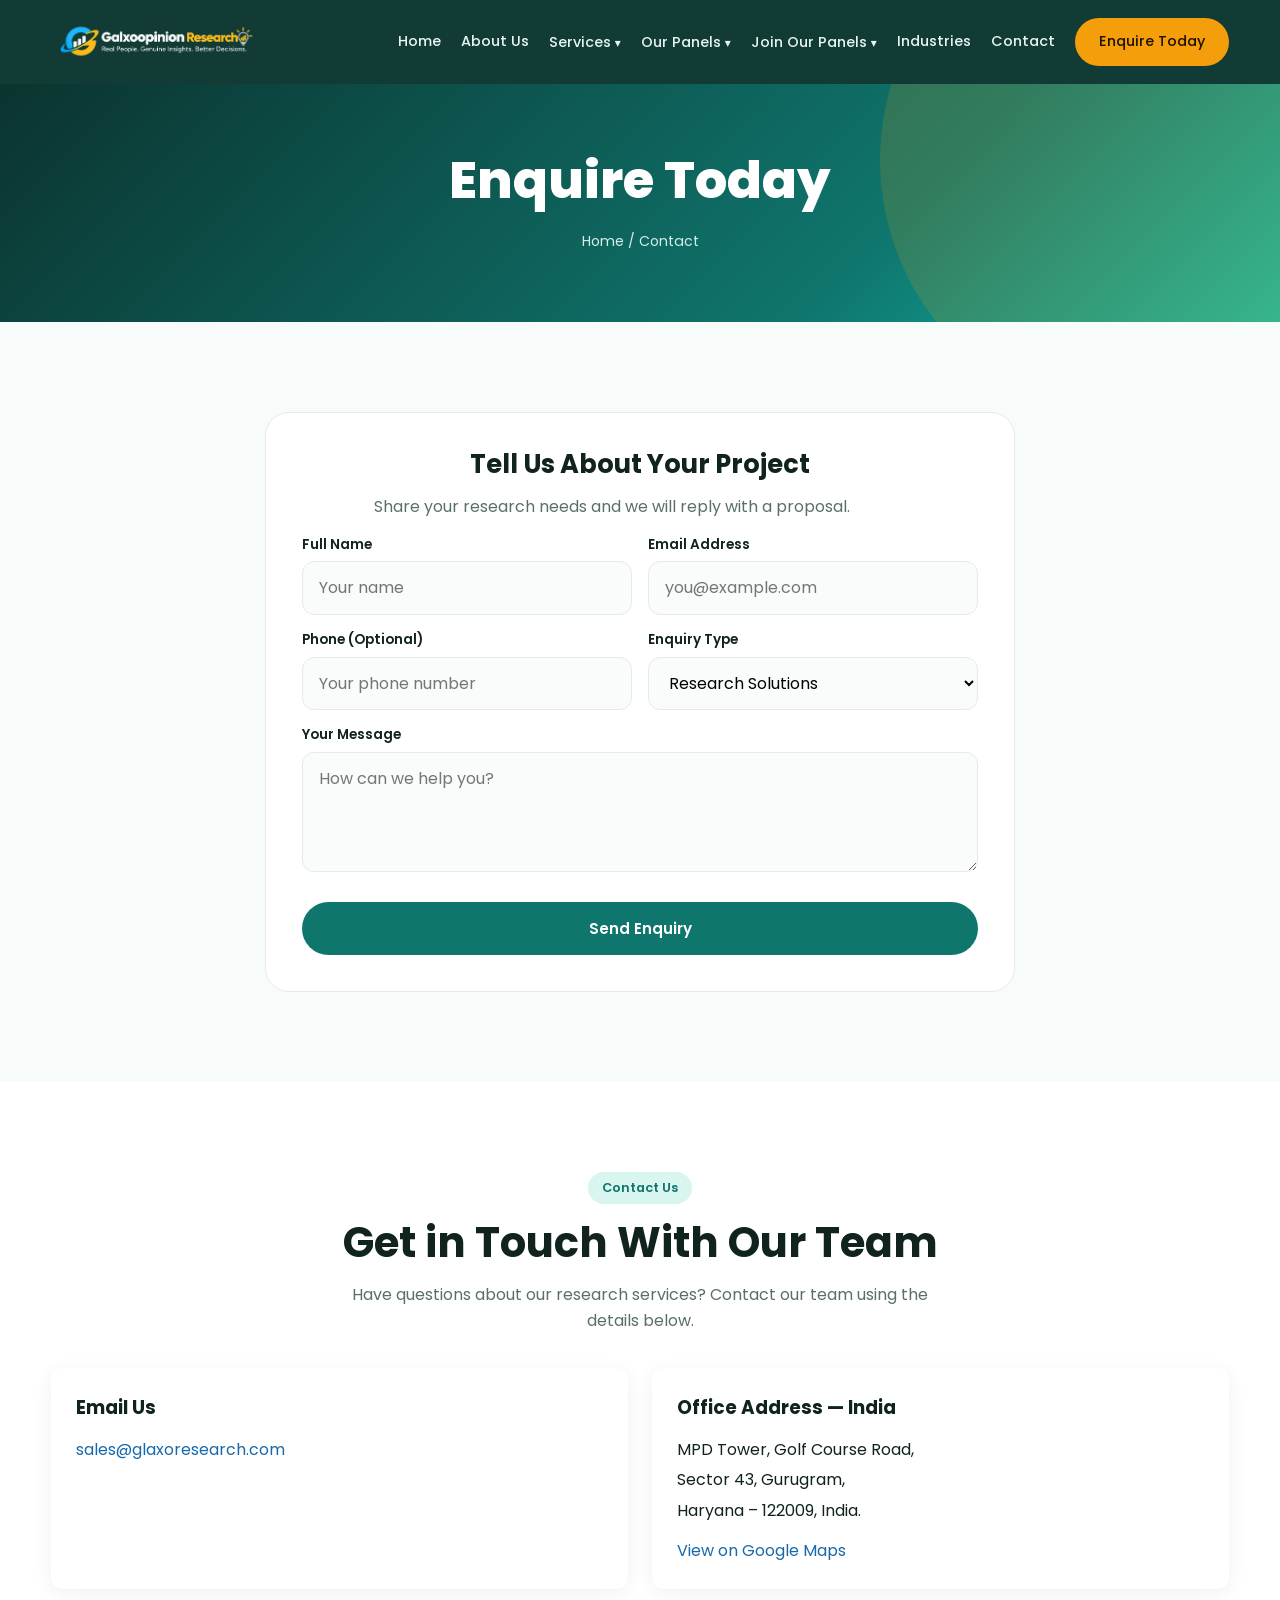
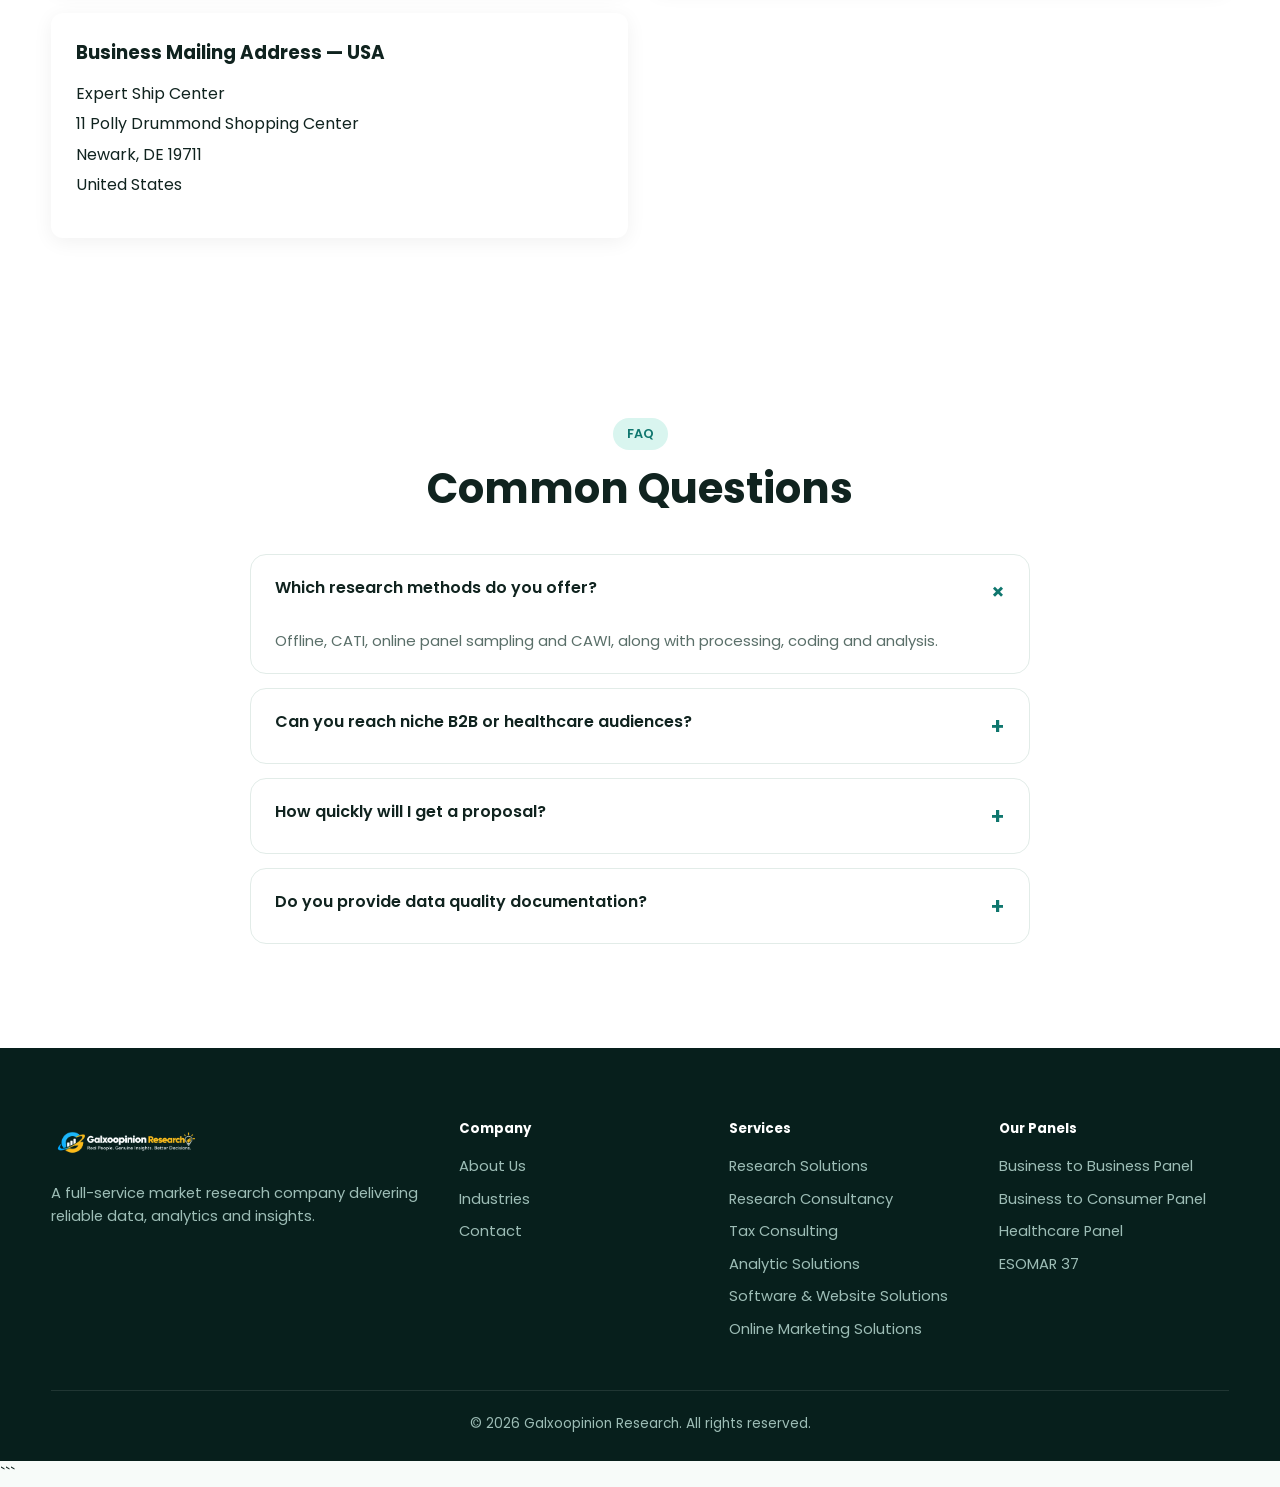
==== commit 23dc483f: "dh" ====
--- a/contact.html
+++ b/contact.html
@@ -1,4 +1,4 @@
-```html
+
 <!DOCTYPE html>
 <html lang="en">
 <head>
@@ -12,7 +12,7 @@
     <link href="https://fonts.googleapis.com/css2?family=Poppins:wght@400;500;600;700;800&display=swap" rel="stylesheet">
     <link rel="stylesheet" href="style.css">
 </head>
-
+<!-- ddd -->
 <body data-page="contact">
 
     <!-- Header -->
--- a/style.css
+++ b/style.css
@@ -2,7 +2,9 @@
 *{box-sizing:border-box;margin:0;padding:0}
 html{scroll-behavior:smooth}
 body{font-family:'Poppins',system-ui,sans-serif;background:var(--bg);color:var(--ink);line-height:1.6;overflow-x:hidden}
+
 /* FIX: no global gradient on every image (it showed through the transparent logo) */
+
 img{max-width:100%;display:block}
 /* gradient placeholder only for content photos */
 .split img,.himg img,.person img,.tm-user img,.ra-toast img{background:linear-gradient(135deg,var(--p),var(--p2))}
@@ -20,11 +22,12 @@
 .btn-g{background:var(--p);color:#fff}
 
 /* ===== Header ===== */
+
 header{position:fixed;inset:0 0 auto 0;z-index:50;transition:.3s;background:#123b35}
 header.sc{background:rgba(11,46,42,.96);backdrop-filter:blur(8px);box-shadow:0 4px 20px rgba(0,0,0,.2)}
 .nav{display:flex;align-items:center;justify-content:space-between;height:84px;gap:10px}
 .logo{display:flex;align-items:center;flex-shrink:0;white-space:nowrap;line-height:1}
-.logo-img{display:block;height:64px;width:auto;max-width:260px;object-fit:contain;background:none}
+.logo-img{display:block;height:70px;width:auto;max-width:280px;object-fit:contain;background:none}
 footer .logo-img{height:50px;max-width:220px}
 .menu{display:flex;gap:26px;align-items:center}
 .menu a{color:#e6f5f1;font-weight:500;font-size:.93rem;transition:.2s}
@@ -32,7 +35,9 @@
 .burger{display:none;background:none;border:0;color:#fff;font-size:1.8rem;cursor:pointer}
 .ov,.close{display:none}
 
+
 /* dropdown */
+
 .dd{position:relative;padding:30px 0}
 .dd-t span{font-size:.75rem;display:inline-block;transition:.3s}
 .dd-list{position:absolute;top:100%;left:-20px;min-width:270px;background:#fff;border-radius:16px;padding:10px;box-shadow:0 22px 50px rgba(0,0,0,.28);opacity:0;visibility:hidden;transform:translateY(12px);transition:.3s;border-top:3px solid var(--a)}
@@ -45,6 +50,7 @@
 .dd:hover .dd-t span,.dd.open .dd-t span{transform:rotate(180deg)}
 
 /* ===== Hero + banner ===== */
+
 .hero,.banner{background:linear-gradient(135deg,#0b2e2a 0%,#0f766e 70%,#14b8a6 100%);color:#fff;position:relative;overflow:hidden}
 .hero{padding:150px 0 100px}
 .hero:before,.banner:before{content:"";position:absolute;width:520px;height:520px;border-radius:50%;background:rgba(245,158,11,.15);right:-120px;top:-100px}
@@ -221,8 +227,8 @@
  section{padding:64px 0}
  .burger{display:block}
  header.sc{backdrop-filter:none}
- .logo-img{height:36px;max-width:145px}
- footer .logo-img{height:32px;max-width:130px}
+ .logo-img{height:50px;max-width:300px}
+ footer .logo-img{height:50px;max-width:300px}
  .ov{position:fixed;inset:0;background:rgba(5,20,18,.6);backdrop-filter:blur(3px);opacity:0;visibility:hidden;transition:.4s;z-index:49;display:block}
  .ov.show{opacity:1;visibility:visible}
  .menu{position:fixed;top:0;right:0;height:100vh;height:100dvh;width:min(330px,84%);background:linear-gradient(170deg,#0b2e2a,#0f766e);flex-direction:column;align-items:stretch;gap:0;padding:84px 26px 30px;transform:translateX(105%);transition:transform .45s cubic-bezier(.77,0,.18,1);box-shadow:-20px 0 50px rgba(0,0,0,.35);overflow-y:auto;border-radius:26px 0 0 26px}
